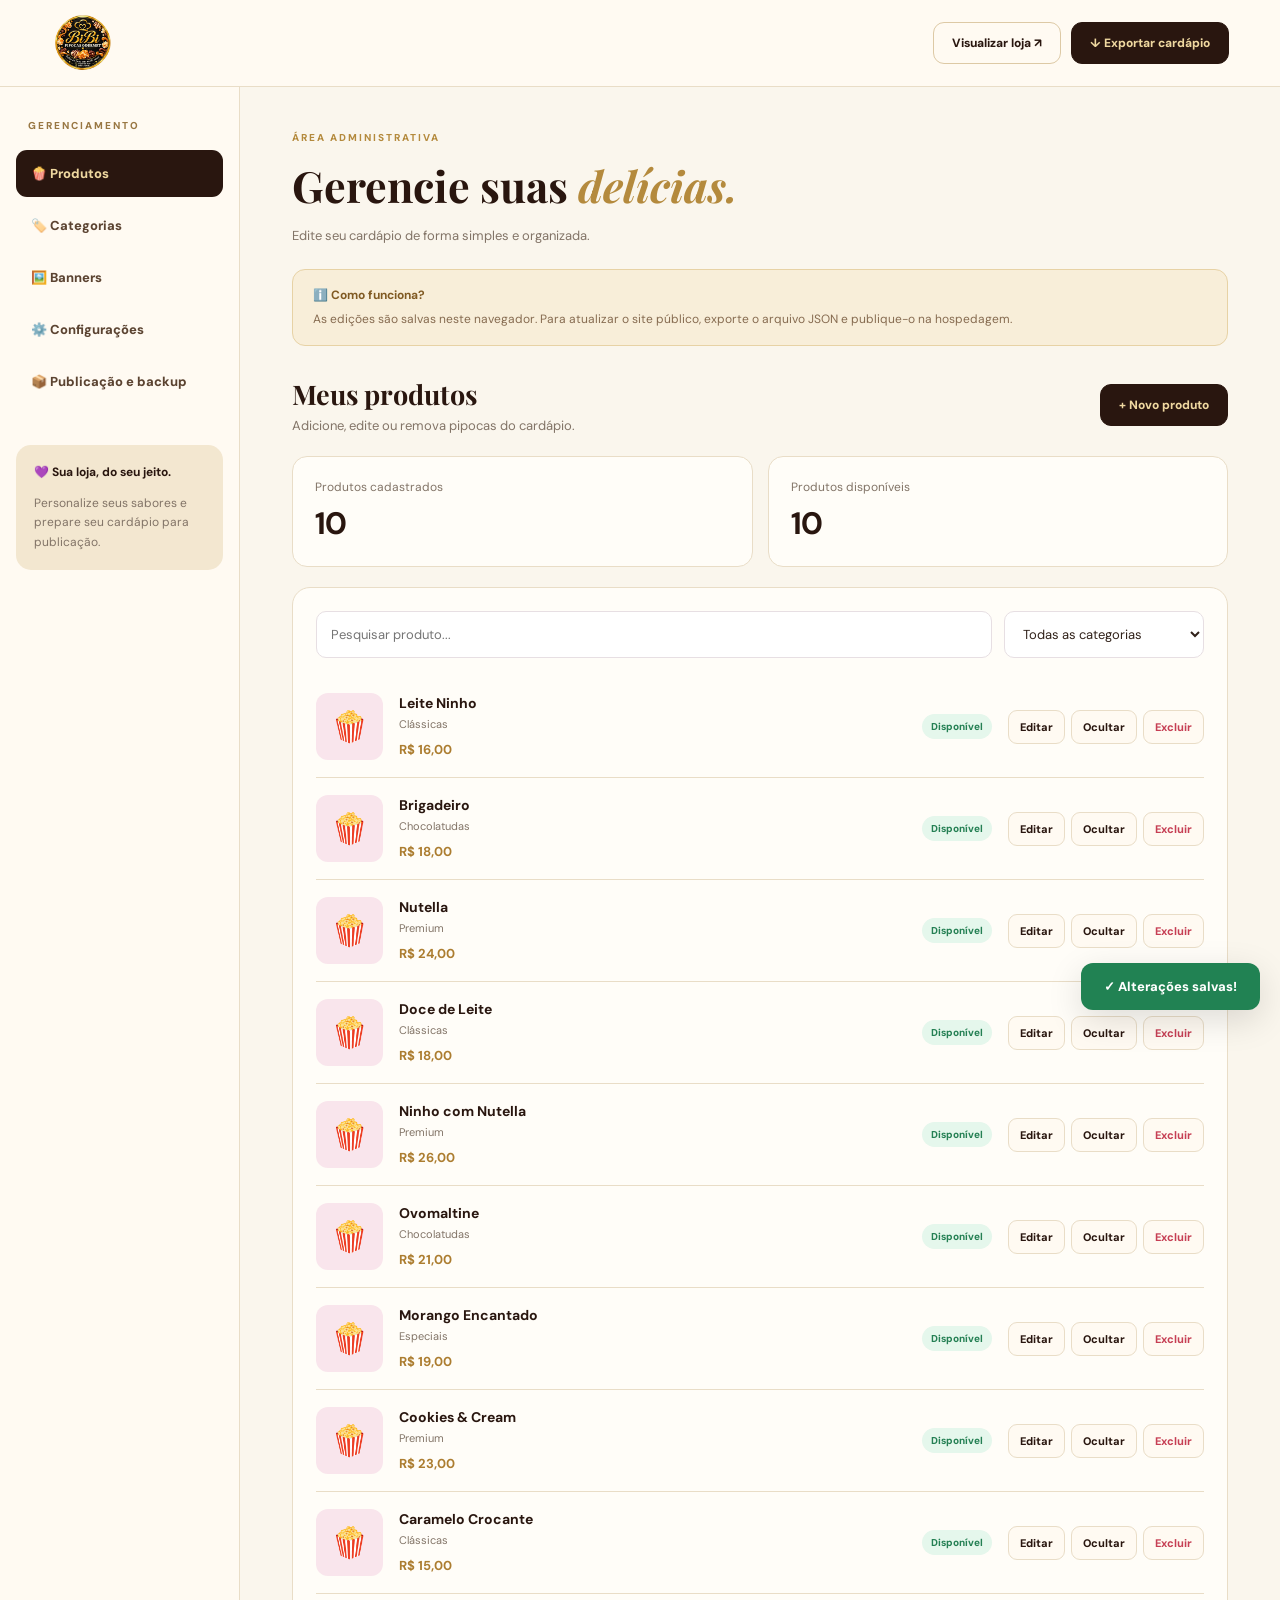
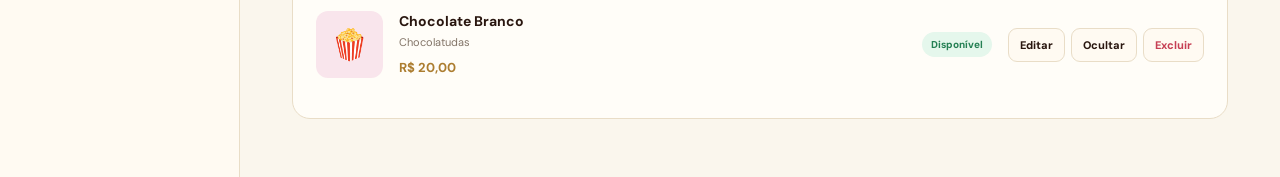
==== admin.html @ 11b08049 "Add files via upload" ====
<!DOCTYPE html>
<html lang="pt-BR">
<head>
  <meta charset="UTF-8">
<meta name="viewport" content="width=device-width, initial-scale=1.0">
  <meta name="theme-color" content="#32152f">
  <title>Painel Administrativo | Doce Estouro</title>
  <link rel="preconnect" href="https://fonts.googleapis.com">
  <link rel="preconnect" href="https://fonts.gstatic.com" crossorigin>
  <link href="https://fonts.googleapis.com/css2?family=DM+Sans:wght@400;500;600;700;800&family=Playfair+Display:wght@600;700&display=swap" rel="stylesheet">
  <link rel="stylesheet" href="admin.css">
  <script src="admin.js" defer></script>
  <link rel="icon" type="image/png" sizes="512x512" href="favicon.png">
<link rel="apple-touch-icon" href="favicon.png">
</head>
<body>

  <header class="admin-header">
    <div class="header-inner">
<div class="admin-brand">
  <img src="logo.png" id="adminHeaderLogo" class="admin-header-logo"
    alt="Bih Bih Pipocas Gourmet">

</div>
      <div class="header-actions">
        <button class="btn btn-outline" id="previewBtn">Visualizar loja ↗</button>
        <button class="btn btn-primary" id="exportBtn">↓ Exportar cardápio</button>
      </div>
    </div>
  </header>

  <main class="admin-layout">
    <aside class="sidebar">
      <p class="sidebar-label">GERENCIAMENTO</p>
      <button class="nav-btn active" data-page="products">🍿 Produtos</button>
      <button class="nav-btn" data-page="categories">🏷️ Categorias</button>
      <button class="nav-btn" data-page="banners">🖼️ Banners</button>
      <button class="nav-btn" data-page="settings">⚙️ Configurações</button>
      <button class="nav-btn" data-page="backup">📦 Publicação e backup</button>
      <div class="sidebar-note">
        <strong>💜 Sua loja, do seu jeito.</strong>
        <p>Personalize seus sabores e prepare seu cardápio para publicação.</p>
      </div>
    </aside>

    <div class="admin-content">

      <div class="welcome">
        <span class="eyebrow">ÁREA ADMINISTRATIVA</span>
        <h1>Gerencie suas <em>delícias.</em></h1>
        <p>Edite seu cardápio de forma simples e organizada.</p>
      </div>

      <div class="notice">
        <strong>ℹ️ Como funciona?</strong>
        <p>As edições são salvas neste navegador. Para atualizar o site público, exporte o arquivo JSON e publique-o na hospedagem.</p>
      </div>

      <section class="admin-page active" id="page-products">
        <div class="section-header">
          <div>
            <h2>Meus produtos</h2>
            <p>Adicione, edite ou remova pipocas do cardápio.</p>
          </div>
          <button class="btn btn-primary" id="newProductBtn">+ Novo produto</button>
        </div>

        <div class="summary-row">
          <div class="summary-card">
            <span>Produtos cadastrados</span>
            <strong id="totalProducts">0</strong>
          </div>
          <div class="summary-card">
            <span>Produtos disponíveis</span>
            <strong id="activeProducts">0</strong>
          </div>
        </div>

        <div class="panel">
          <div class="panel-toolbar">
            <input type="search" id="adminSearch" placeholder="Pesquisar produto...">
            <select id="adminCategoryFilter">
              <option value="">Todas as categorias</option>
            </select>
          </div>
          <div class="product-list" id="adminProductList"></div>
        </div>
      </section>

      <section class="admin-page" id="page-categories">
        <div class="section-header">
          <div>
            <h2>Categorias</h2>
            <p>Organize os sabores exibidos na loja.</p>
          </div>
        </div>
        <div class="panel">
          <form id="categoryForm" class="inline-form">
            <input id="categoryName" placeholder="Nome da nova categoria" required maxlength="60">
            <button class="btn btn-primary" type="submit">+ Adicionar</button>
          </form>
          <div id="categoryList" class="simple-list"></div>
        </div>
      </section>

      <section class="admin-page" id="page-banners">
        <div class="section-header">
          <div>
            <h2>Banners da loja</h2>
            <p>Gerencie os slides que passam a cada 5 segundos.</p>
          </div>
          <button class="btn btn-primary" id="newBannerBtn">+ Novo banner</button>
        </div>
        <div id="bannerList" class="banner-list"></div>
      </section>

      <section class="admin-page" id="page-settings">
        <div class="section-header">
          <div>
            <h2>Configurações</h2>
            <p>Personalize as informações principais da loja.</p>
          </div>
        </div>
        <form id="settingsForm" class="panel form-panel">

<div class="logo-settings">
  <h3>Logo da loja</h3>
  <p>Personalize a imagem exibida no cabeçalho e no rodapé.</p>

  <div class="logo-preview-box">
    <img id="adminLogoPreview" src="logo.png"
      alt="Prévia da logo">
  </div>

  <label>
    URL da logo (HTTPS)
    <input type="url" id="storeLogoUrl"
      placeholder="https://exemplo.com/logo.png">
  </label>

  <label>
    Ou envie uma imagem
    <input type="file" id="storeLogoFile"
      accept="image/png,image/jpeg,image/webp">
    <small>
      Prefira PNG com fundo transparente.
      Tamanho máximo: 400 KB.
    </small>
  </label>

  <button type="button" class="btn btn-outline"
    id="resetLogoBtn">
    Usar logo.png
  </button>
</div>

          <label>Nome da loja
            <input id="storeName" required maxlength="70" placeholder="Nome da loja">
          </label>
          <label>WhatsApp para receber pedidos
            <input id="storeWhatsapp" inputmode="numeric" placeholder="5514999999999">
            <small>Informe DDI + DDD + número. Exemplo: 5514999999999.</small>
          </label>
          <label>Descrição da loja
            <textarea id="storeDescription" rows="5" maxlength="500"></textarea>
          </label>
          <button class="btn btn-primary" type="submit">Salvar configurações</button>
        </form>
      </section>

      <section class="admin-page" id="page-backup">
        <div class="section-header">
          <div>
            <h2>Publicação e backup</h2>
            <p>Exporte ou importe os dados do cardápio.</p>
          </div>
        </div>

        <div class="panel backup-panel">
          <h3>📤 Exportar cardápio</h3>
          <p>Gere o arquivo <strong>cardapio.json</strong> com todos os produtos, banners, categorias e informações da loja.</p>
          <button class="btn btn-primary" id="backupExportBtn">Baixar cardapio.json</button>
        </div>

        <div class="panel backup-panel">
          <h3>📥 Importar cardápio</h3>
          <p>Selecione um arquivo JSON previamente exportado para recuperar suas informações.</p>
          <input type="file" id="importFile" accept=".json,application/json">
          <button class="btn btn-outline" id="importBtn">Importar arquivo</button>
        </div>

        <div class="panel backup-panel">
          <h3>🔄 Restaurar exemplos</h3>
          <p>Restaura os 10 produtos e banners iniciais. Essa ação substitui suas edições locais.</p>
          <button class="btn btn-danger" id="resetBtn">Restaurar cardápio inicial</button>
        </div>
      </section>

    </div>
  </main>

  <div class="modal-backdrop" id="productModal">
    <div class="modal">
      <div class="modal-header">
        <h2 id="productModalTitle">Novo produto</h2>
        <button class="modal-close" data-close="productModal">×</button>
      </div>
      <form id="productForm">
        <input type="hidden" id="productId">
        <div class="form-grid">
          <label class="full">Nome do produto
            <input id="productName" required maxlength="90" placeholder="Ex.: Ninho com Nutella">
          </label>
          <label>Preço (R$)
            <input id="productPrice" type="number" min="0.01" max="99999" step="0.01" required>
          </label>
          <label>Categoria
            <select id="productCategory" required></select>
          </label>
          <label class="full">Descrição
            <textarea id="productDescription" required maxlength="350" rows="3"></textarea>
          </label>
          <label class="full">Selo de destaque (opcional)
            <input id="productBadge" maxlength="35" placeholder="Ex.: Mais pedido">
          </label>
          <label class="full">URL da imagem (HTTPS)
            <input id="productImage" type="url" placeholder="https://...">
          </label>
          <label class="full">Ou selecione uma imagem do celular/computador
            <input id="productImageFile" type="file" accept="image/png,image/jpeg,image/webp">
            <small>Imagens são incorporadas ao JSON. Prefira arquivos pequenos, até 400 KB.</small>
          </label>
          <div class="full image-preview" id="productImagePreview">🍿</div>
          <label class="checkbox-label full">
            <input type="checkbox" id="productActive" checked>
            Produto disponível na loja
          </label>
        </div>
        <div class="modal-actions">
          <button type="button" class="btn btn-outline" data-close="productModal">Cancelar</button>
          <button type="submit" class="btn btn-primary">Salvar produto</button>
        </div>
      </form>
    </div>
  </div>

  <div class="modal-backdrop" id="bannerModal">
    <div class="modal">
      <div class="modal-header">
        <h2 id="bannerModalTitle">Novo banner</h2>
        <button class="modal-close" data-close="bannerModal">×</button>
      </div>
      <form id="bannerForm">
        <input type="hidden" id="bannerId">
        <div class="form-grid">
          <label class="full">Título principal
            <input id="bannerTitle" required maxlength="120">
          </label>
          <label class="full">Descrição
            <textarea id="bannerSubtitle" rows="3" maxlength="250"></textarea>
          </label>
          <label class="full">Texto de destaque
            <input id="bannerTag" maxlength="60" placeholder="Ex.: NOVIDADE">
          </label>
          <label>Cor do fundo
            <input id="bannerColor" type="color" value="#633253">
          </label>
          <label class="full">URL da imagem (HTTPS)
            <input id="bannerImage" type="url" placeholder="https://...">
          </label>
          <label class="full">Ou envie uma imagem
            <input id="bannerImageFile" type="file" accept="image/png,image/jpeg,image/webp">
            <small>Prefira imagens horizontais leves, até 400 KB.</small>
          </label>
          <div class="full image-preview" id="bannerImagePreview">🖼️</div>
        </div>
        <div class="modal-actions">
          <button type="button" class="btn btn-outline" data-close="bannerModal">Cancelar</button>
          <button type="submit" class="btn btn-primary">Salvar banner</button>
        </div>
      </form>
    </div>
  </div>

  <div class="admin-toast" id="adminToast" role="status" aria-live="polite">
    ✓ Alterações salvas!
  </div>

</body>
</html>
---- admin.css ----
:root {
  --purple: #32152f;
  --pink: #d66a91;
  --cream: #faf7f8;
  --text: #342632;
  --muted: #8b7c85;
  --border: #eee5e9;
}

* { box-sizing: border-box; }
body {
  margin: 0;
  background: var(--cream);
  color: var(--text);
  font-family: "DM Sans", sans-serif;
}
button, input, textarea, select { font: inherit; }
button { cursor: pointer; }
button:focus-visible, input:focus-visible, textarea:focus-visible, select:focus-visible {
  outline: 3px solid var(--pink);
  outline-offset: 2px;
}

.admin-header {
  position: sticky;
  top: 0;
  z-index: 30;
  background: white;
  border-bottom: 1px solid var(--border);
}
.header-inner {
  max-width: 1500px;
  margin: auto;
  padding: 15px 4%;
  display: flex;
  justify-content: space-between;
  align-items: center;
  gap: 15px;
}
.admin-brand { display: flex; align-items: center; gap: 12px; }
.brand-emoji { font-size: 31px; }
.admin-brand strong {
  display: block;
  font-family: "Playfair Display", serif;
  font-size: 21px;
  color: var(--purple);
}
.admin-brand small {
  display: block;
  font-size: 9px;
  letter-spacing: 2px;
  color: var(--muted);
  font-weight: 800;
}
.header-actions { display: flex; gap: 10px; }
.btn {
  display: inline-flex;
  justify-content: center;
  align-items: center;
  gap: 6px;
  border-radius: 11px;
  padding: 12px 18px;
  font-weight: 800;
  font-size: 12px;
  border: 1px solid transparent;
  transition: .2s;
}
.btn:hover { transform: translateY(-2px); }
.btn-primary { background: var(--purple); color: white; }
.btn-primary:hover { background: #653252; }
.btn-outline { background: white; border-color: var(--border); color: var(--purple); }
.btn-danger { background: #fff0f0; color: #c2364b; border-color: #f5d6dc; }

.admin-layout {
  max-width: 1500px;
  margin: auto;
  display: grid;
  grid-template-columns: 240px minmax(0, 1fr);
  min-height: calc(100vh - 80px);
}
.sidebar {
  padding: 32px 16px;
  border-right: 1px solid var(--border);
  background: white;
}
.sidebar-label {
  font-size: 10px;
  letter-spacing: 2px;
  color: var(--muted);
  font-weight: 800;
  margin: 0 12px 18px;
}
.nav-btn {
  display: block;
  width: 100%;
  padding: 15px;
  text-align: left;
  border: none;
  border-radius: 11px;
  background: transparent;
  color: #65545f;
  font-size: 13px;
  font-weight: 800;
  margin-bottom: 5px;
}
.nav-btn:hover { background: #faf0f5; }
.nav-btn.active { background: var(--purple); color: white; }
.sidebar-note {
  margin-top: 40px;
  padding: 18px;
  border-radius: 15px;
  background: #f9eaf0;
  font-size: 12px;
  line-height: 1.6;
}
.sidebar-note strong { color: var(--purple); }
.sidebar-note p { color: var(--muted); margin-bottom: 0; }

.admin-content {
  padding: 38px 5%;
  min-width: 0;
}
.welcome { margin-bottom: 25px; }
.eyebrow {
  font-size: 10px;
  letter-spacing: 2px;
  font-weight: 800;
  color: var(--pink);
}
.welcome h1 {
  font-family: "Playfair Display", serif;
  color: var(--purple);
  font-size: clamp(31px, 4vw, 43px);
  margin: 10px 0;
}
.welcome h1 em { color: var(--pink); }
.welcome p, .section-header p { color: var(--muted); font-size: 13px; }

.notice {
  background: #fff5e9;
  border: 1px solid #f2e2c9;
  padding: 16px 20px;
  border-radius: 13px;
  margin-bottom: 30px;
  font-size: 12px;
  line-height: 1.6;
}
.notice strong { color: #986022; }
.notice p { margin: 5px 0 0; color: #866b50; }

.admin-page { display: none; }
.admin-page.active { display: block; animation: appear .3s ease; }
@keyframes appear {
  from { opacity: 0; transform: translateY(8px); }
  to { opacity: 1; transform: translateY(0); }
}
.section-header {
  display: flex;
  align-items: center;
  justify-content: space-between;
  gap: 15px;
  margin-bottom: 22px;
}
.section-header h2 {
  font-family: "Playfair Display", serif;
  font-size: 27px;
  color: var(--purple);
  margin: 0 0 5px;
}
.section-header p { margin: 0; }

.summary-row {
  display: grid;
  grid-template-columns: repeat(2, 1fr);
  gap: 15px;
  margin-bottom: 20px;
}
.summary-card {
  background: white;
  border: 1px solid var(--border);
  border-radius: 15px;
  padding: 22px;
}
.summary-card span { display: block; font-size: 12px; color: var(--muted); }
.summary-card strong {
  display: block;
  margin-top: 8px;
  font-size: 31px;
  color: var(--purple);
}
.panel {
  background: white;
  border: 1px solid var(--border);
  border-radius: 18px;
  padding: 23px;
  margin-bottom: 20px;
}
.panel-toolbar { display: flex; gap: 12px; margin-bottom: 18px; }
input, select, textarea {
  width: 100%;
  border: 1px solid #e7dfe3;
  background: white;
  padding: 13px 14px;
  border-radius: 10px;
  outline: none;
  color: var(--text);
  font-size: 13px;
}
input:focus, select:focus, textarea:focus { border-color: var(--pink); }
.panel-toolbar input { flex: 1; }
.panel-toolbar select { width: 200px; }

.product-row {
  display: flex;
  align-items: center;
  gap: 16px;
  padding: 17px 0;
  border-bottom: 1px solid var(--border);
}
.product-row:last-child { border-bottom: 0; }
.product-thumb {
  width: 67px;
  height: 67px;
  flex-shrink: 0;
  border-radius: 12px;
  background: #f9e5ec;
  object-fit: cover;
}
.thumb-placeholder { display: grid; place-items: center; font-size: 30px; }
.product-details { flex: 1; min-width: 0; }
.product-details h3 {
  font-size: 14px;
  color: var(--purple);
  margin: 0 0 5px;
}
.product-details p { font-size: 11px; color: var(--muted); margin: 0 0 7px; }
.product-details strong { color: var(--pink); font-size: 13px; }
.status {
  font-size: 10px;
  font-weight: 800;
  padding: 6px 9px;
  border-radius: 20px;
  background: #e5f7ec;
  color: #258054;
}
.status.off { background: #f5e8eb; color: #a55a6a; }
.row-actions { display: flex; gap: 6px; flex-wrap: wrap; }
.small-btn {
  border: 1px solid var(--border);
  background: white;
  padding: 9px 11px;
  border-radius: 9px;
  color: var(--purple);
  font-size: 11px;
  font-weight: 800;
}
.small-btn:hover { background: #faf0f5; }
.small-btn.delete { color: #c63f54; }

.inline-form { display: flex; gap: 10px; margin-bottom: 20px; }
.simple-item {
  display: flex;
  justify-content: space-between;
  align-items: center;
  gap: 12px;
  border-top: 1px solid var(--border);
  padding: 15px 0;
  font-size: 13px;
  font-weight: 700;
}
.simple-item div { display: flex; gap: 6px; }
.banner-list { display: grid; gap: 15px; }
.banner-card {
  display: flex;
  align-items: center;
  gap: 20px;
  padding: 18px;
  background: white;
  border: 1px solid var(--border);
  border-radius: 17px;
}
.banner-preview {
  width: 210px;
  height: 115px;
  flex-shrink: 0;
  border-radius: 12px;
  background-size: cover;
  background-position: center;
  display: grid;
  place-items: center;
  color: white;
  font-size: 35px;
}
.banner-info { flex: 1; min-width: 0; }
.banner-info h3 { color: var(--purple); font-size: 16px; margin: 0 0 7px; }
.banner-info p { color: var(--muted); font-size: 12px; line-height: 1.6; }
.banner-info small { color: var(--pink); font-weight: 800; }

.form-panel { max-width: 700px; }
.form-panel label, .form-grid label {
  display: block;
  font-size: 12px;
  font-weight: 800;
  color: var(--purple);
  margin-bottom: 20px;
}
.form-panel label input, .form-panel label textarea,
.form-grid label input, .form-grid label select, .form-grid label textarea {
  display: block;
  margin-top: 8px;
  font-weight: 400;
}
label small {
  display: block;
  font-size: 10px;
  font-weight: 400;
  color: var(--muted);
  margin-top: 7px;
  line-height: 1.5;
}
.backup-panel { max-width: 750px; }
.backup-panel h3 { color: var(--purple); margin-top: 0; }
.backup-panel p { color: var(--muted); font-size: 13px; line-height: 1.7; }
.backup-panel input { margin-bottom: 15px; }

.modal-backdrop {
  position: fixed;
  inset: 0;
  background: #160d18bd;
  z-index: 100;
  display: none;
  align-items: center;
  justify-content: center;
  padding: 20px;
}
.modal-backdrop.open { display: flex; }
.modal {
  width: min(620px, 100%);
  max-height: 90vh;
  overflow-y: auto;
  background: white;
  border-radius: 20px;
  padding: 27px;
  box-shadow: 0 20px 80px #0003;
}
.modal-header {
  display: flex;
  justify-content: space-between;
  align-items: center;
  margin-bottom: 25px;
}
.modal-header h2 {
  font-family: "Playfair Display", serif;
  color: var(--purple);
  margin: 0;
}
.modal-close {
  border: 0;
  background: #f8edf1;
  color: var(--purple);
  width: 38px;
  height: 38px;
  border-radius: 10px;
  font-size: 26px;
}
.form-grid { display: grid; grid-template-columns: 1fr 1fr; gap: 0 15px; }
.form-grid .full { grid-column: 1 / -1; }
.checkbox-label { display: flex !important; align-items: center; gap: 10px; }
.checkbox-label input { width: auto !important; margin: 0 !important; }
.image-preview {
  min-height: 125px;
  border: 1px dashed #e1cbd5;
  border-radius: 12px;
  background: #fcf3f7;
  display: grid;
  place-items: center;
  background-size: cover;
  background-position: center;
  font-size: 40px;
  margin-bottom: 20px;
}
.modal-actions {
  display: flex;
  justify-content: flex-end;
  gap: 10px;
  border-top: 1px solid var(--border);
  padding-top: 20px;
}
.admin-toast {
  position: fixed;
  right: 20px;
  bottom: 20px;
  background: #218253;
  color: white;
  padding: 15px 23px;
  border-radius: 12px;
  font-size: 13px;
  font-weight: 800;
  box-shadow: 0 10px 35px #0002;
  transform: translateY(130px);
  transition: .3s;
  z-index: 150;
}
.admin-toast.show { transform: translateY(0); }

@media (max-width: 900px) {
  .admin-layout { grid-template-columns: 1fr; }
  .sidebar {
    display: flex;
    overflow-x: auto;
    gap: 8px;
    padding: 12px 4%;
    border-right: 0;
    border-bottom: 1px solid var(--border);
  }
  .sidebar-label, .sidebar-note { display: none; }
  .nav-btn { flex-shrink: 0; width: auto; margin: 0; white-space: nowrap; }
  .admin-content { padding: 25px 4%; }
}

@media (max-width: 600px) {
  .header-inner { padding: 12px 4%; }
  .admin-brand strong { font-size: 16px; }
  .admin-brand small { font-size: 8px; }
  .brand-emoji { font-size: 25px; }
  .header-actions { gap: 5px; }
  .header-actions .btn { padding: 10px; font-size: 10px; }
  .section-header { align-items: flex-start; flex-direction: column; }
  .section-header .btn { width: 100%; }
  .summary-row { gap: 10px; }
  .summary-card { padding: 16px; }
  .panel { padding: 15px; }
  .panel-toolbar { flex-direction: column; }
  .panel-toolbar select { width: 100%; }
  .product-row { flex-wrap: wrap; gap: 10px; }
  .product-details { flex-basis: calc(100% - 85px); }
  .row-actions { width: 100%; justify-content: flex-end; }
  .status { margin-left: auto; }
  .inline-form { flex-direction: column; }
  .banner-card { flex-direction: column; align-items: stretch; }
  .banner-preview { width: 100%; height: 140px; }
  .form-grid { grid-template-columns: 1fr; }
  .modal { padding: 18px; }
  .modal-actions .btn { flex: 1; }
}

@media (prefers-reduced-motion: reduce) {
  *, *::before, *::after { animation: none !important; transition: none !important; }
}


/* =====================================
   BIH BIH — ADMIN MARROM E DOURADO
===================================== */

:root {
  --purple: #29160f;
  --pink: #d92b76;
  --cream: #faf6ed;
  --text: #302119;
  --muted: #827467;
  --border: #e9ddc7;
  --gold: #c49a48;
  --gold-light: #efd8a0;
}

body {
  background: var(--cream);
}

.admin-header {
  background: #fffaf2;
  border-bottom: 1px solid var(--border);
}

.admin-header-logo {
  width: 64px;
  height: 56px;
  object-fit: contain;
  flex-shrink: 0;
}

.admin-brand strong {
  color: var(--purple);
}

.admin-brand small {
  color: #9b763c;
}

.sidebar {
  background: #fffaf2;
  border-right-color: var(--border);
}

.sidebar-label {
  color: #997743;
}

.nav-btn {
  color: #5b4331;
}

.nav-btn:hover {
  background: #f4e8d2;
}

.nav-btn.active {
  background: var(--purple);
  color: var(--gold-light);
}

.sidebar-note {
  background: #f3e7d0;
}

.sidebar-note strong {
  color: var(--purple);
}

.welcome h1,
.section-header h2 {
  color: var(--purple);
}

.welcome h1 em {
  color: #b48a3d;
}

.eyebrow {
  color: #b48a3d;
}

.notice {
  background: #f8eed9;
  border-color: #e7d2a5;
}

.notice strong {
  color: #805a23;
}

.panel,
.summary-card,
.banner-card {
  background: #fffdf8;
  border-color: var(--border);
}

.summary-card strong,
.product-details h3,
.banner-info h3 {
  color: var(--purple);
}

.product-details strong,
.banner-info small {
  color: #ac7d30;
}

.btn-primary {
  background: var(--purple);
  color: var(--gold-light);
  border-color: var(--purple);
}

.btn-primary:hover {
  background: var(--gold);
  color: var(--purple);
}

.btn-outline {
  background: #fffaf2;
  border-color: #ddc9a5;
  color: var(--purple);
}

.btn-outline:hover {
  background: #f4e8d2;
}

.small-btn {
  color: var(--purple);
  background: #fffaf2;
  border-color: var(--border);
}

.small-btn:hover {
  background: #f4e8d2;
}

input:focus,
select:focus,
textarea:focus {
  border-color: var(--gold);
}

.modal {
  background: #fffdf8;
}

.modal-header h2 {
  color: var(--purple);
}

.image-preview {
  background-color: #f2e4c9;
  border-color: #d9bd86;
}

/* GERENCIAMENTO DA LOGO */
.logo-settings {
  padding: 22px;
  margin-bottom: 25px;
  border: 1px solid #e3cfaa;
  background: #fff8e9;
  border-radius: 16px;
}

.logo-settings h3 {
  margin: 0 0 7px;
  color: var(--purple);
  font-family: "Playfair Display", serif;
  font-size: 23px;
}

.logo-settings > p {
  font-size: 12px;
  color: var(--muted);
  line-height: 1.6;
}

.logo-preview-box {
  display: flex;
  align-items: center;
  justify-content: center;
  min-height: 160px;
  padding: 20px;
  margin: 18px 0;
  border-radius: 13px;
  background: #2d1a11;
  border: 1px solid #8b6b36;
}

.logo-preview-box img {
  max-width: 230px;
  max-height: 135px;
  width: auto;
  height: auto;
  object-fit: contain;
}

.logo-settings label {
  display: block;
  margin-bottom: 17px;
  color: var(--purple);
  font-size: 12px;
  font-weight: 800;
}

.logo-settings input {
  display: block;
  margin-top: 8px;
}

.logo-settings small {
  color: var(--muted);
  font-weight: 400;
}

@media (max-width: 600px) {
  .admin-header-logo {
    width: 44px;
    height: 44px;
  }

  .admin-brand strong {
    font-size: 15px;
  }

  .logo-settings {
    padding: 15px;
  }

  .logo-preview-box {
    min-height: 130px;
  }
}

/* Esconde os campos de texto dos banners */
#bannerTitle,
#bannerSubtitle,
#bannerTag,
#bannerColor {
  display: none;
}

#bannerForm label:has(#bannerTitle),
#bannerForm label:has(#bannerSubtitle),
#bannerForm label:has(#bannerTag),
#bannerForm label:has(#bannerColor) {
  display: none;
}


/* ADMIN — CABEÇALHO RESPONSIVO */

@media (max-width: 600px) {

  .admin-header .header-inner {
    display: flex;
    flex-direction: column;
    align-items: stretch;
    gap: 12px;
    padding: 14px 4%;
    height: auto;
  }

  .admin-brand {
    display: flex;
    align-items: center;
    justify-content: center;
    width: 100%;
    min-width: 0;
  }

  .admin-brand > div {
    min-width: 0;
  }

  .header-actions {
    display: grid;
    grid-template-columns: repeat(2, minmax(0, 1fr));
    width: 100%;
    gap: 8px;
  }

  .header-actions .btn {
    width: 100%;
    min-width: 0;
    padding: 12px 6px;
    font-size: 10px;
    text-align: center;
    white-space: normal;
    overflow-wrap: anywhere;
  }

  .admin-layout {
    display: block;
    width: 100%;
    min-width: 0;
  }

  .admin-content {
    width: 100%;
    min-width: 0;
    padding: 20px 4%;
  }

  .panel,
  .admin-page,
  .section-header,
  .notice,
  .welcome {
    width: 100%;
    min-width: 0;
    max-width: 100%;
  }

  .sidebar {
    width: 100%;
    min-width: 0;
    overflow-x: auto;
  }

  .summary-row {
    grid-template-columns: repeat(2, minmax(0, 1fr));
  }

  .product-row {
    min-width: 0;
  }

  .product-details {
    min-width: 0;
  }
}
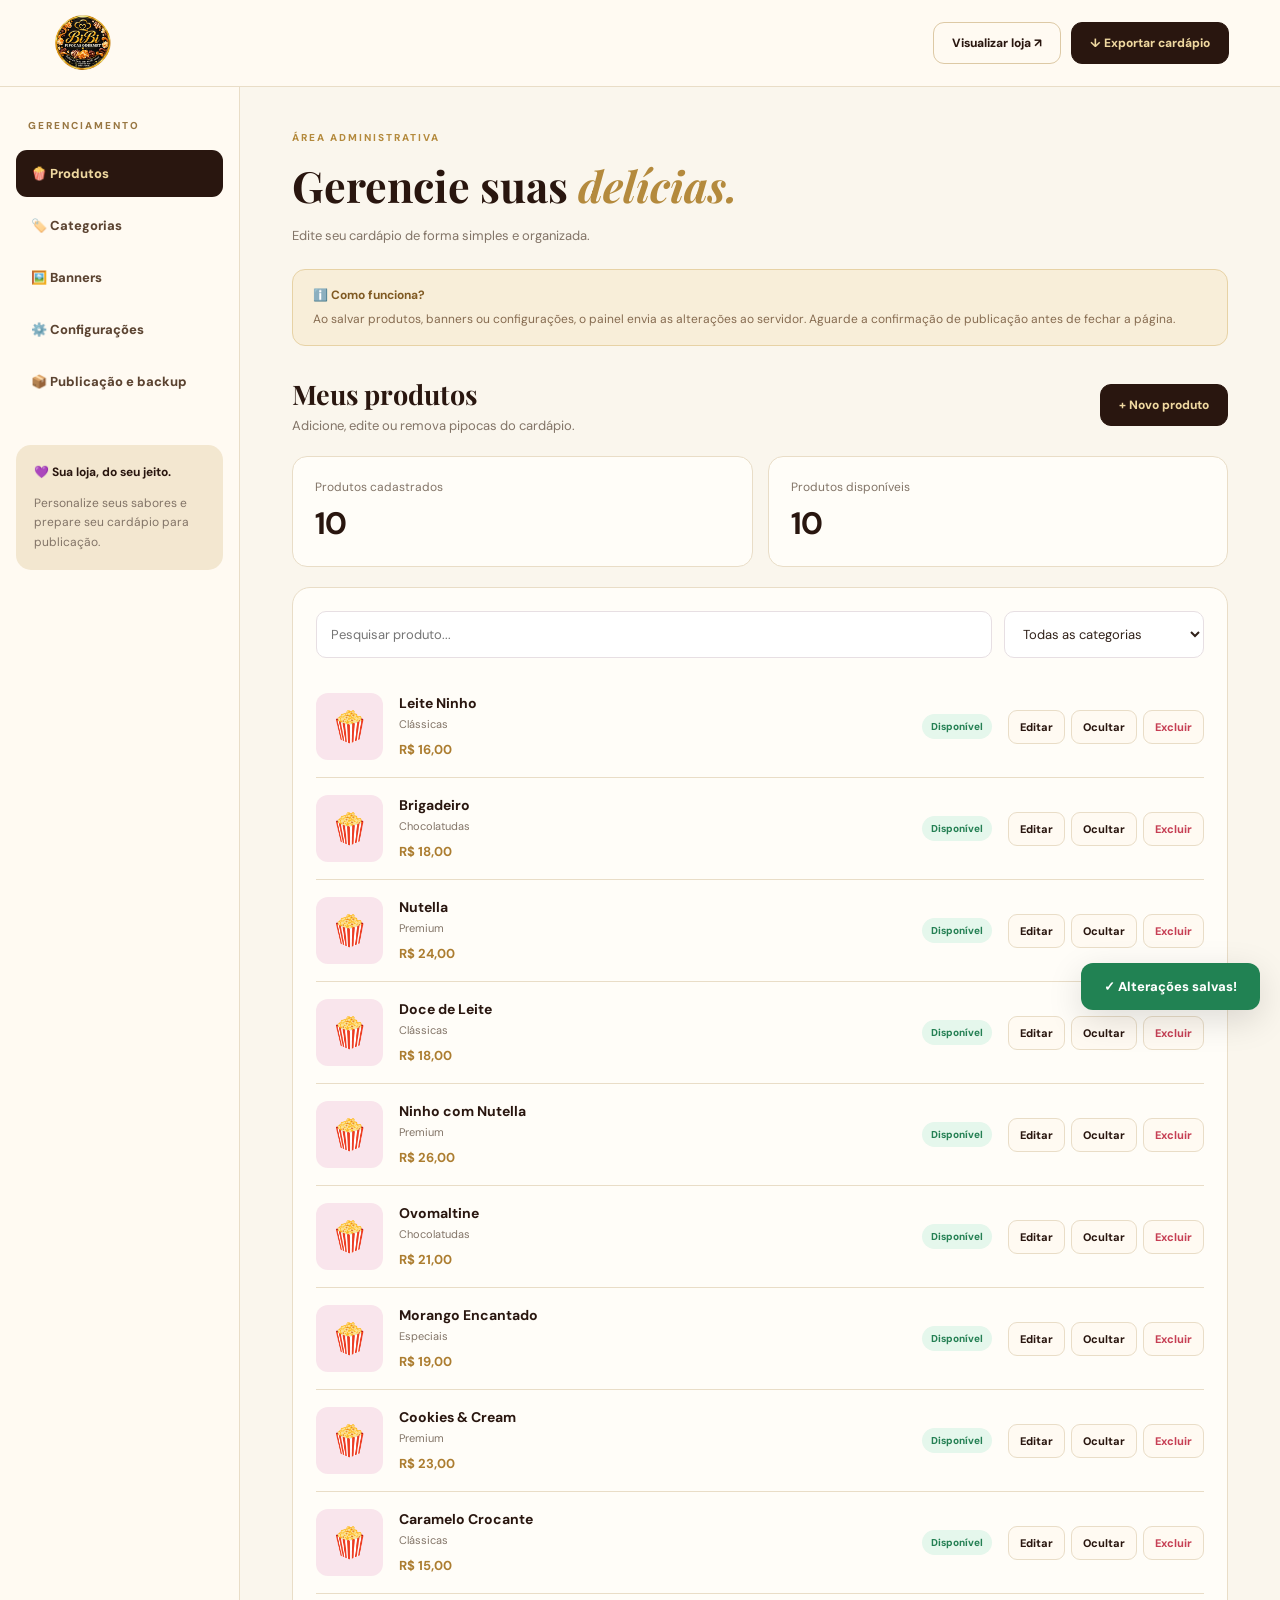
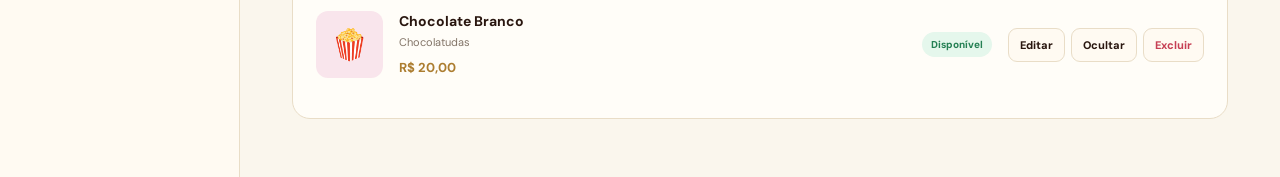
==== commit de468e4b: "Add files via upload" ====
--- a/admin.html
+++ b/admin.html
@@ -1,291 +1,291 @@
-
-<!DOCTYPE html>
-<html lang="pt-BR">
-<head>
-  <meta charset="UTF-8">
-<meta name="viewport" content="width=device-width, initial-scale=1.0">
-  <meta name="theme-color" content="#32152f">
-  <title>Painel Administrativo | Doce Estouro</title>
-  <link rel="preconnect" href="https://fonts.googleapis.com">
-  <link rel="preconnect" href="https://fonts.gstatic.com" crossorigin>
-  <link href="https://fonts.googleapis.com/css2?family=DM+Sans:wght@400;500;600;700;800&family=Playfair+Display:wght@600;700&display=swap" rel="stylesheet">
-  <link rel="stylesheet" href="admin.css">
-  <script src="admin.js" defer></script>
-  <link rel="icon" type="image/png" sizes="512x512" href="favicon.png">
-<link rel="apple-touch-icon" href="favicon.png">
-</head>
-<body>
-
-  <header class="admin-header">
-    <div class="header-inner">
-<div class="admin-brand">
-  <img src="logo.png" id="adminHeaderLogo" class="admin-header-logo"
-    alt="Bih Bih Pipocas Gourmet">
-
-</div>
-      <div class="header-actions">
-        <button class="btn btn-outline" id="previewBtn">Visualizar loja ↗</button>
-        <button class="btn btn-primary" id="exportBtn">↓ Exportar cardápio</button>
-      </div>
-    </div>
-  </header>
-
-  <main class="admin-layout">
-    <aside class="sidebar">
-      <p class="sidebar-label">GERENCIAMENTO</p>
-      <button class="nav-btn active" data-page="products">🍿 Produtos</button>
-      <button class="nav-btn" data-page="categories">🏷️ Categorias</button>
-      <button class="nav-btn" data-page="banners">🖼️ Banners</button>
-      <button class="nav-btn" data-page="settings">⚙️ Configurações</button>
-      <button class="nav-btn" data-page="backup">📦 Publicação e backup</button>
-      <div class="sidebar-note">
-        <strong>💜 Sua loja, do seu jeito.</strong>
-        <p>Personalize seus sabores e prepare seu cardápio para publicação.</p>
-      </div>
-    </aside>
-
-    <div class="admin-content">
-
-      <div class="welcome">
-        <span class="eyebrow">ÁREA ADMINISTRATIVA</span>
-        <h1>Gerencie suas <em>delícias.</em></h1>
-        <p>Edite seu cardápio de forma simples e organizada.</p>
-      </div>
-
-      <div class="notice">
-        <strong>ℹ️ Como funciona?</strong>
-        <p>As edições são salvas neste navegador. Para atualizar o site público, exporte o arquivo JSON e publique-o na hospedagem.</p>
-      </div>
-
-      <section class="admin-page active" id="page-products">
-        <div class="section-header">
-          <div>
-            <h2>Meus produtos</h2>
-            <p>Adicione, edite ou remova pipocas do cardápio.</p>
-          </div>
-          <button class="btn btn-primary" id="newProductBtn">+ Novo produto</button>
-        </div>
-
-        <div class="summary-row">
-          <div class="summary-card">
-            <span>Produtos cadastrados</span>
-            <strong id="totalProducts">0</strong>
-          </div>
-          <div class="summary-card">
-            <span>Produtos disponíveis</span>
-            <strong id="activeProducts">0</strong>
-          </div>
-        </div>
-
-        <div class="panel">
-          <div class="panel-toolbar">
-            <input type="search" id="adminSearch" placeholder="Pesquisar produto...">
-            <select id="adminCategoryFilter">
-              <option value="">Todas as categorias</option>
-            </select>
-          </div>
-          <div class="product-list" id="adminProductList"></div>
-        </div>
-      </section>
-
-      <section class="admin-page" id="page-categories">
-        <div class="section-header">
-          <div>
-            <h2>Categorias</h2>
-            <p>Organize os sabores exibidos na loja.</p>
-          </div>
-        </div>
-        <div class="panel">
-          <form id="categoryForm" class="inline-form">
-            <input id="categoryName" placeholder="Nome da nova categoria" required maxlength="60">
-            <button class="btn btn-primary" type="submit">+ Adicionar</button>
-          </form>
-          <div id="categoryList" class="simple-list"></div>
-        </div>
-      </section>
-
-      <section class="admin-page" id="page-banners">
-        <div class="section-header">
-          <div>
-            <h2>Banners da loja</h2>
-            <p>Gerencie os slides que passam a cada 5 segundos.</p>
-          </div>
-          <button class="btn btn-primary" id="newBannerBtn">+ Novo banner</button>
-        </div>
-        <div id="bannerList" class="banner-list"></div>
-      </section>
-
-      <section class="admin-page" id="page-settings">
-        <div class="section-header">
-          <div>
-            <h2>Configurações</h2>
-            <p>Personalize as informações principais da loja.</p>
-          </div>
-        </div>
-        <form id="settingsForm" class="panel form-panel">
-
-<div class="logo-settings">
-  <h3>Logo da loja</h3>
-  <p>Personalize a imagem exibida no cabeçalho e no rodapé.</p>
-
-  <div class="logo-preview-box">
-    <img id="adminLogoPreview" src="logo.png"
-      alt="Prévia da logo">
-  </div>
-
-  <label>
-    URL da logo (HTTPS)
-    <input type="url" id="storeLogoUrl"
-      placeholder="https://exemplo.com/logo.png">
-  </label>
-
-  <label>
-    Ou envie uma imagem
-    <input type="file" id="storeLogoFile"
-      accept="image/png,image/jpeg,image/webp">
-    <small>
-      Prefira PNG com fundo transparente.
-      Tamanho máximo: 400 KB.
-    </small>
-  </label>
-
-  <button type="button" class="btn btn-outline"
-    id="resetLogoBtn">
-    Usar logo.png
-  </button>
-</div>
-
-          <label>Nome da loja
-            <input id="storeName" required maxlength="70" placeholder="Nome da loja">
-          </label>
-          <label>WhatsApp para receber pedidos
-            <input id="storeWhatsapp" inputmode="numeric" placeholder="5514999999999">
-            <small>Informe DDI + DDD + número. Exemplo: 5514999999999.</small>
-          </label>
-          <label>Descrição da loja
-            <textarea id="storeDescription" rows="5" maxlength="500"></textarea>
-          </label>
-          <button class="btn btn-primary" type="submit">Salvar configurações</button>
-        </form>
-      </section>
-
-      <section class="admin-page" id="page-backup">
-        <div class="section-header">
-          <div>
-            <h2>Publicação e backup</h2>
-            <p>Exporte ou importe os dados do cardápio.</p>
-          </div>
-        </div>
-
-        <div class="panel backup-panel">
-          <h3>📤 Exportar cardápio</h3>
-          <p>Gere o arquivo <strong>cardapio.json</strong> com todos os produtos, banners, categorias e informações da loja.</p>
-          <button class="btn btn-primary" id="backupExportBtn">Baixar cardapio.json</button>
-        </div>
-
-        <div class="panel backup-panel">
-          <h3>📥 Importar cardápio</h3>
-          <p>Selecione um arquivo JSON previamente exportado para recuperar suas informações.</p>
-          <input type="file" id="importFile" accept=".json,application/json">
-          <button class="btn btn-outline" id="importBtn">Importar arquivo</button>
-        </div>
-
-        <div class="panel backup-panel">
-          <h3>🔄 Restaurar exemplos</h3>
-          <p>Restaura os 10 produtos e banners iniciais. Essa ação substitui suas edições locais.</p>
-          <button class="btn btn-danger" id="resetBtn">Restaurar cardápio inicial</button>
-        </div>
-      </section>
-
-    </div>
-  </main>
-
-  <div class="modal-backdrop" id="productModal">
-    <div class="modal">
-      <div class="modal-header">
-        <h2 id="productModalTitle">Novo produto</h2>
-        <button class="modal-close" data-close="productModal">×</button>
-      </div>
-      <form id="productForm">
-        <input type="hidden" id="productId">
-        <div class="form-grid">
-          <label class="full">Nome do produto
-            <input id="productName" required maxlength="90" placeholder="Ex.: Ninho com Nutella">
-          </label>
-          <label>Preço (R$)
-            <input id="productPrice" type="number" min="0.01" max="99999" step="0.01" required>
-          </label>
-          <label>Categoria
-            <select id="productCategory" required></select>
-          </label>
-          <label class="full">Descrição
-            <textarea id="productDescription" required maxlength="350" rows="3"></textarea>
-          </label>
-          <label class="full">Selo de destaque (opcional)
-            <input id="productBadge" maxlength="35" placeholder="Ex.: Mais pedido">
-          </label>
-          <label class="full">URL da imagem (HTTPS)
-            <input id="productImage" type="url" placeholder="https://...">
-          </label>
-          <label class="full">Ou selecione uma imagem do celular/computador
-            <input id="productImageFile" type="file" accept="image/png,image/jpeg,image/webp">
-            <small>Imagens são incorporadas ao JSON. Prefira arquivos pequenos, até 400 KB.</small>
-          </label>
-          <div class="full image-preview" id="productImagePreview">🍿</div>
-          <label class="checkbox-label full">
-            <input type="checkbox" id="productActive" checked>
-            Produto disponível na loja
-          </label>
-        </div>
-        <div class="modal-actions">
-          <button type="button" class="btn btn-outline" data-close="productModal">Cancelar</button>
-          <button type="submit" class="btn btn-primary">Salvar produto</button>
-        </div>
-      </form>
-    </div>
-  </div>
-
-  <div class="modal-backdrop" id="bannerModal">
-    <div class="modal">
-      <div class="modal-header">
-        <h2 id="bannerModalTitle">Novo banner</h2>
-        <button class="modal-close" data-close="bannerModal">×</button>
-      </div>
-      <form id="bannerForm">
-        <input type="hidden" id="bannerId">
-        <div class="form-grid">
-          <label class="full">Título principal
-            <input id="bannerTitle" required maxlength="120">
-          </label>
-          <label class="full">Descrição
-            <textarea id="bannerSubtitle" rows="3" maxlength="250"></textarea>
-          </label>
-          <label class="full">Texto de destaque
-            <input id="bannerTag" maxlength="60" placeholder="Ex.: NOVIDADE">
-          </label>
-          <label>Cor do fundo
-            <input id="bannerColor" type="color" value="#633253">
-          </label>
-          <label class="full">URL da imagem (HTTPS)
-            <input id="bannerImage" type="url" placeholder="https://...">
-          </label>
-          <label class="full">Ou envie uma imagem
-            <input id="bannerImageFile" type="file" accept="image/png,image/jpeg,image/webp">
-            <small>Prefira imagens horizontais leves, até 400 KB.</small>
-          </label>
-          <div class="full image-preview" id="bannerImagePreview">🖼️</div>
-        </div>
-        <div class="modal-actions">
-          <button type="button" class="btn btn-outline" data-close="bannerModal">Cancelar</button>
-          <button type="submit" class="btn btn-primary">Salvar banner</button>
-        </div>
-      </form>
-    </div>
-  </div>
-
-  <div class="admin-toast" id="adminToast" role="status" aria-live="polite">
-    ✓ Alterações salvas!
-  </div>
-
-</body>
-</html>
+
+<!DOCTYPE html>
+<html lang="pt-BR">
+<head>
+  <meta charset="UTF-8">
+<meta name="viewport" content="width=device-width, initial-scale=1.0">
+  <meta name="theme-color" content="#32152f">
+  <title>Painel Administrativo | Doce Estouro</title>
+  <link rel="preconnect" href="https://fonts.googleapis.com">
+  <link rel="preconnect" href="https://fonts.gstatic.com" crossorigin>
+  <link href="https://fonts.googleapis.com/css2?family=DM+Sans:wght@400;500;600;700;800&family=Playfair+Display:wght@600;700&display=swap" rel="stylesheet">
+  <link rel="stylesheet" href="admin.css">
+  <script src="admin.js" defer></script>
+  <link rel="icon" type="image/png" sizes="512x512" href="favicon.png">
+<link rel="apple-touch-icon" href="favicon.png">
+</head>
+<body>
+
+  <header class="admin-header">
+    <div class="header-inner">
+<div class="admin-brand">
+  <img src="logo.png" id="adminHeaderLogo" class="admin-header-logo"
+    alt="Bih Bih Pipocas Gourmet">
+
+</div>
+      <div class="header-actions">
+        <button class="btn btn-outline" id="previewBtn">Visualizar loja ↗</button>
+        <button class="btn btn-primary" id="exportBtn">↓ Exportar cardápio</button>
+      </div>
+    </div>
+  </header>
+
+  <main class="admin-layout">
+    <aside class="sidebar">
+      <p class="sidebar-label">GERENCIAMENTO</p>
+      <button class="nav-btn active" data-page="products">🍿 Produtos</button>
+      <button class="nav-btn" data-page="categories">🏷️ Categorias</button>
+      <button class="nav-btn" data-page="banners">🖼️ Banners</button>
+      <button class="nav-btn" data-page="settings">⚙️ Configurações</button>
+      <button class="nav-btn" data-page="backup">📦 Publicação e backup</button>
+      <div class="sidebar-note">
+        <strong>💜 Sua loja, do seu jeito.</strong>
+        <p>Personalize seus sabores e prepare seu cardápio para publicação.</p>
+      </div>
+    </aside>
+
+    <div class="admin-content">
+
+      <div class="welcome">
+        <span class="eyebrow">ÁREA ADMINISTRATIVA</span>
+        <h1>Gerencie suas <em>delícias.</em></h1>
+        <p>Edite seu cardápio de forma simples e organizada.</p>
+      </div>
+
+      <div class="notice">
+        <strong>ℹ️ Como funciona?</strong>
+        <p>Ao salvar produtos, banners ou configurações, o painel envia as alterações ao servidor. Aguarde a confirmação de publicação antes de fechar a página.</p>
+      </div>
+
+      <section class="admin-page active" id="page-products">
+        <div class="section-header">
+          <div>
+            <h2>Meus produtos</h2>
+            <p>Adicione, edite ou remova pipocas do cardápio.</p>
+          </div>
+          <button class="btn btn-primary" id="newProductBtn">+ Novo produto</button>
+        </div>
+
+        <div class="summary-row">
+          <div class="summary-card">
+            <span>Produtos cadastrados</span>
+            <strong id="totalProducts">0</strong>
+          </div>
+          <div class="summary-card">
+            <span>Produtos disponíveis</span>
+            <strong id="activeProducts">0</strong>
+          </div>
+        </div>
+
+        <div class="panel">
+          <div class="panel-toolbar">
+            <input type="search" id="adminSearch" placeholder="Pesquisar produto...">
+            <select id="adminCategoryFilter">
+              <option value="">Todas as categorias</option>
+            </select>
+          </div>
+          <div class="product-list" id="adminProductList"></div>
+        </div>
+      </section>
+
+      <section class="admin-page" id="page-categories">
+        <div class="section-header">
+          <div>
+            <h2>Categorias</h2>
+            <p>Organize os sabores exibidos na loja.</p>
+          </div>
+        </div>
+        <div class="panel">
+          <form id="categoryForm" class="inline-form">
+            <input id="categoryName" placeholder="Nome da nova categoria" required maxlength="60">
+            <button class="btn btn-primary" type="submit">+ Adicionar</button>
+          </form>
+          <div id="categoryList" class="simple-list"></div>
+        </div>
+      </section>
+
+      <section class="admin-page" id="page-banners">
+        <div class="section-header">
+          <div>
+            <h2>Banners da loja</h2>
+            <p>Gerencie os slides que passam a cada 5 segundos.</p>
+          </div>
+          <button class="btn btn-primary" id="newBannerBtn">+ Novo banner</button>
+        </div>
+        <div id="bannerList" class="banner-list"></div>
+      </section>
+
+      <section class="admin-page" id="page-settings">
+        <div class="section-header">
+          <div>
+            <h2>Configurações</h2>
+            <p>Personalize as informações principais da loja.</p>
+          </div>
+        </div>
+        <form id="settingsForm" class="panel form-panel">
+
+<div class="logo-settings">
+  <h3>Logo da loja</h3>
+  <p>Personalize a imagem exibida no cabeçalho e no rodapé.</p>
+
+  <div class="logo-preview-box">
+    <img id="adminLogoPreview" src="logo.png"
+      alt="Prévia da logo">
+  </div>
+
+  <label>
+    URL da logo (HTTPS)
+    <input type="url" id="storeLogoUrl"
+      placeholder="https://exemplo.com/logo.png">
+  </label>
+
+  <label>
+    Ou envie uma imagem
+    <input type="file" id="storeLogoFile"
+      accept="image/png,image/jpeg,image/webp">
+    <small>
+      Prefira PNG com fundo transparente.
+      Tamanho máximo: 400 KB.
+    </small>
+  </label>
+
+  <button type="button" class="btn btn-outline"
+    id="resetLogoBtn">
+    Usar logo.png
+  </button>
+</div>
+
+          <label>Nome da loja
+            <input id="storeName" required maxlength="70" placeholder="Nome da loja">
+          </label>
+          <label>WhatsApp para receber pedidos
+            <input id="storeWhatsapp" inputmode="numeric" placeholder="5514999999999">
+            <small>Informe DDI + DDD + número. Exemplo: 5514999999999.</small>
+          </label>
+          <label>Descrição da loja
+            <textarea id="storeDescription" rows="5" maxlength="500"></textarea>
+          </label>
+          <button class="btn btn-primary" type="submit">Salvar configurações</button>
+        </form>
+      </section>
+
+      <section class="admin-page" id="page-backup">
+        <div class="section-header">
+          <div>
+            <h2>Publicação e backup</h2>
+            <p>Publique alterações automaticamente e mantenha backups em JSON.</p>
+          </div>
+        </div>
+
+        <div class="panel backup-panel">
+          <h3>📤 Exportar cardápio</h3>
+          <p>Gere o arquivo <strong>cardapio.json</strong> com todos os produtos, banners, categorias e informações da loja.</p>
+          <button class="btn btn-primary" id="backupExportBtn">Baixar cardapio.json</button>
+        </div>
+
+        <div class="panel backup-panel">
+          <h3>📥 Importar cardápio</h3>
+          <p>Selecione um arquivo JSON previamente exportado para recuperar suas informações.</p>
+          <input type="file" id="importFile" accept=".json,application/json">
+          <button class="btn btn-outline" id="importBtn">Importar arquivo</button>
+        </div>
+
+        <div class="panel backup-panel">
+          <h3>🔄 Restaurar exemplos</h3>
+          <p>Restaura os 10 produtos e banners iniciais. Essa ação substitui o cardápio online após confirmação.</p>
+          <button class="btn btn-danger" id="resetBtn">Restaurar cardápio inicial</button>
+        </div>
+      </section>
+
+    </div>
+  </main>
+
+  <div class="modal-backdrop" id="productModal">
+    <div class="modal">
+      <div class="modal-header">
+        <h2 id="productModalTitle">Novo produto</h2>
+        <button class="modal-close" data-close="productModal">×</button>
+      </div>
+      <form id="productForm">
+        <input type="hidden" id="productId">
+        <div class="form-grid">
+          <label class="full">Nome do produto
+            <input id="productName" required maxlength="90" placeholder="Ex.: Ninho com Nutella">
+          </label>
+          <label>Preço (R$)
+            <input id="productPrice" type="number" min="0.01" max="99999" step="0.01" required>
+          </label>
+          <label>Categoria
+            <select id="productCategory" required></select>
+          </label>
+          <label class="full">Descrição
+            <textarea id="productDescription" required maxlength="350" rows="3"></textarea>
+          </label>
+          <label class="full">Selo de destaque (opcional)
+            <input id="productBadge" maxlength="35" placeholder="Ex.: Mais pedido">
+          </label>
+          <label class="full">URL da imagem (HTTPS)
+            <input id="productImage" type="url" placeholder="https://...">
+          </label>
+          <label class="full">Ou selecione uma imagem do celular/computador
+            <input id="productImageFile" type="file" accept="image/png,image/jpeg,image/webp">
+            <small>Imagens são incorporadas ao JSON. Prefira arquivos pequenos, até 400 KB.</small>
+          </label>
+          <div class="full image-preview" id="productImagePreview">🍿</div>
+          <label class="checkbox-label full">
+            <input type="checkbox" id="productActive" checked>
+            Produto disponível na loja
+          </label>
+        </div>
+        <div class="modal-actions">
+          <button type="button" class="btn btn-outline" data-close="productModal">Cancelar</button>
+          <button type="submit" class="btn btn-primary">Salvar produto</button>
+        </div>
+      </form>
+    </div>
+  </div>
+
+  <div class="modal-backdrop" id="bannerModal">
+    <div class="modal">
+      <div class="modal-header">
+        <h2 id="bannerModalTitle">Novo banner</h2>
+        <button class="modal-close" data-close="bannerModal">×</button>
+      </div>
+      <form id="bannerForm">
+        <input type="hidden" id="bannerId">
+        <div class="form-grid">
+          <label class="full">Título principal
+            <input id="bannerTitle" required maxlength="120">
+          </label>
+          <label class="full">Descrição
+            <textarea id="bannerSubtitle" rows="3" maxlength="250"></textarea>
+          </label>
+          <label class="full">Texto de destaque
+            <input id="bannerTag" maxlength="60" placeholder="Ex.: NOVIDADE">
+          </label>
+          <label>Cor do fundo
+            <input id="bannerColor" type="color" value="#633253">
+          </label>
+          <label class="full">URL da imagem (HTTPS)
+            <input id="bannerImage" type="url" placeholder="https://...">
+          </label>
+          <label class="full">Ou envie uma imagem
+            <input id="bannerImageFile" type="file" accept="image/png,image/jpeg,image/webp">
+            <small>Prefira imagens horizontais leves, até 400 KB.</small>
+          </label>
+          <div class="full image-preview" id="bannerImagePreview">🖼️</div>
+        </div>
+        <div class="modal-actions">
+          <button type="button" class="btn btn-outline" data-close="bannerModal">Cancelar</button>
+          <button type="submit" class="btn btn-primary">Salvar banner</button>
+        </div>
+      </form>
+    </div>
+  </div>
+
+  <div class="admin-toast" id="adminToast" role="status" aria-live="polite">
+    ✓ Alterações salvas!
+  </div>
+
+</body>
+</html>
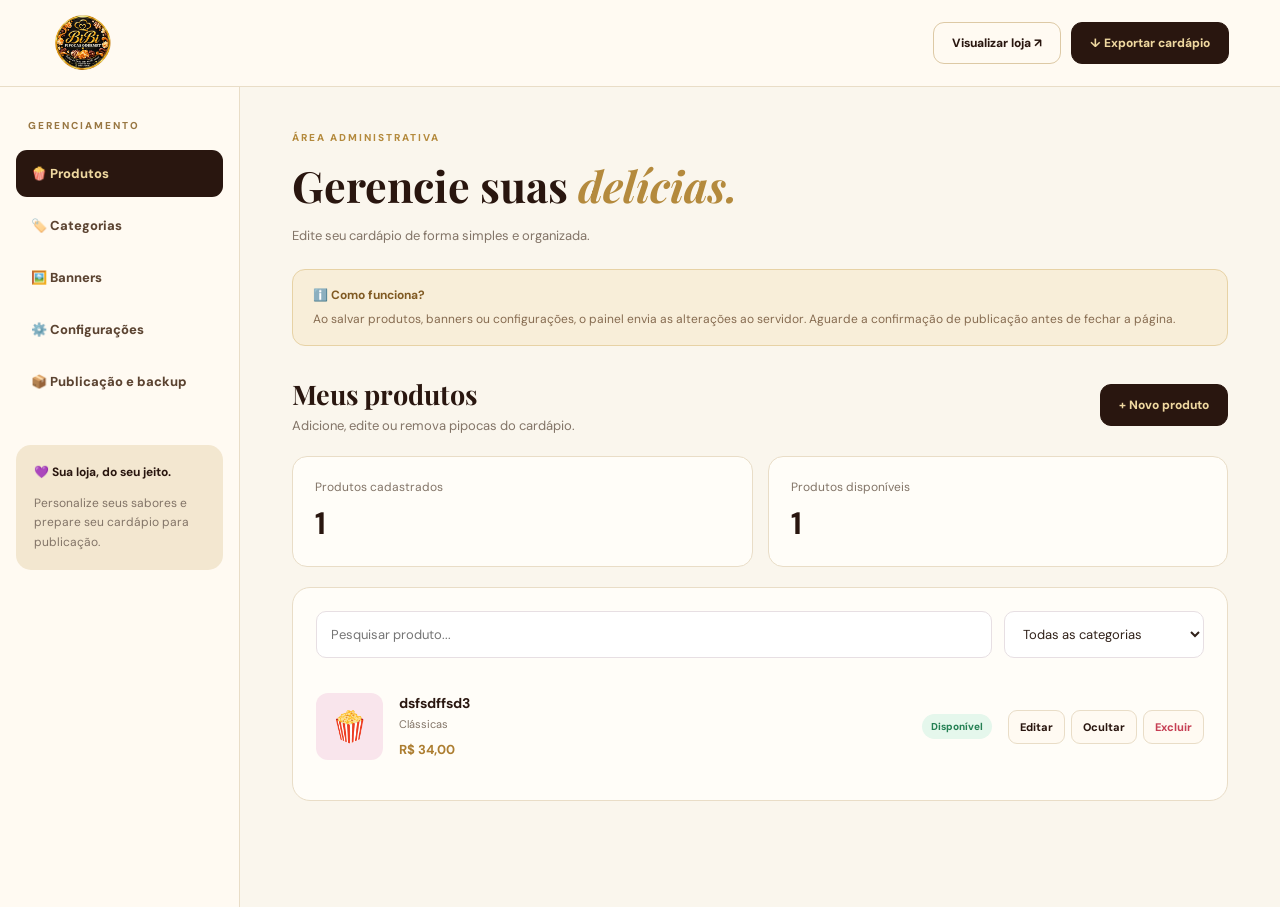
==== commit 848ead97: "Add files via upload" ====
--- a/admin.html
+++ b/admin.html
@@ -212,6 +212,12 @@
           <label class="full">Nome do produto
             <input id="productName" required maxlength="90" placeholder="Ex.: Ninho com Nutella">
           </label>
+          <label>Tipo de venda
+            <select id="productSaleType">
+              <option value="sizes">Pipoca tradicional (P, M, G)</option>
+              <option value="single">Sachê trufado (50g, tamanho único)</option>
+            </select>
+          </label>
           <label>Preço (R$)
             <input id="productPrice" type="number" min="0.01" max="99999" step="0.01" required>
           </label>
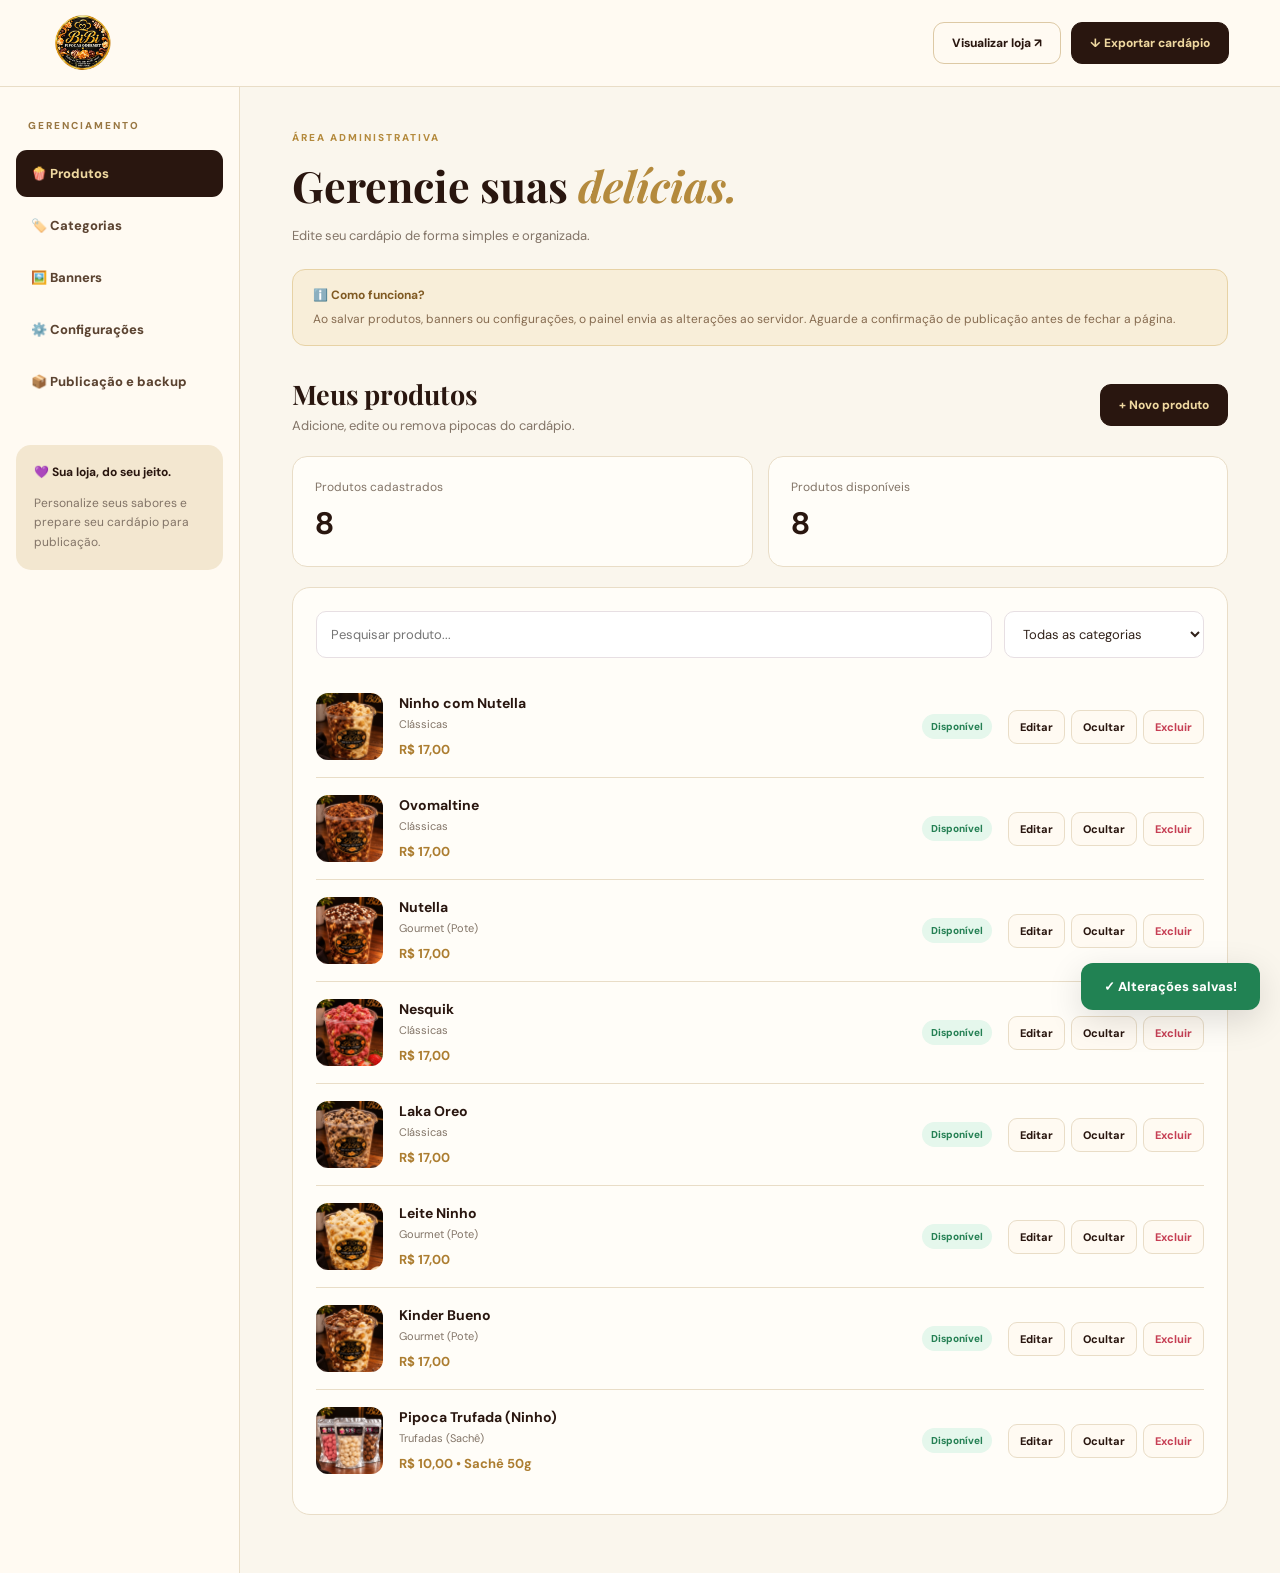
==== commit 3e8b6f37: "Update admin.html" ====
--- a/admin.html
+++ b/admin.html
@@ -260,9 +260,12 @@
       <form id="bannerForm">
         <input type="hidden" id="bannerId">
         <div class="form-grid">
-          <label class="full">Título principal
-            <input id="bannerTitle" required maxlength="120">
-          </label>
+
+<label class="full">Título principal (opcional)
+  <input id="bannerTitle" maxlength="120"
+    placeholder="Deixe em branco para banners somente com imagem">
+</label>
+
           <label class="full">Descrição
             <textarea id="bannerSubtitle" rows="3" maxlength="250"></textarea>
           </label>
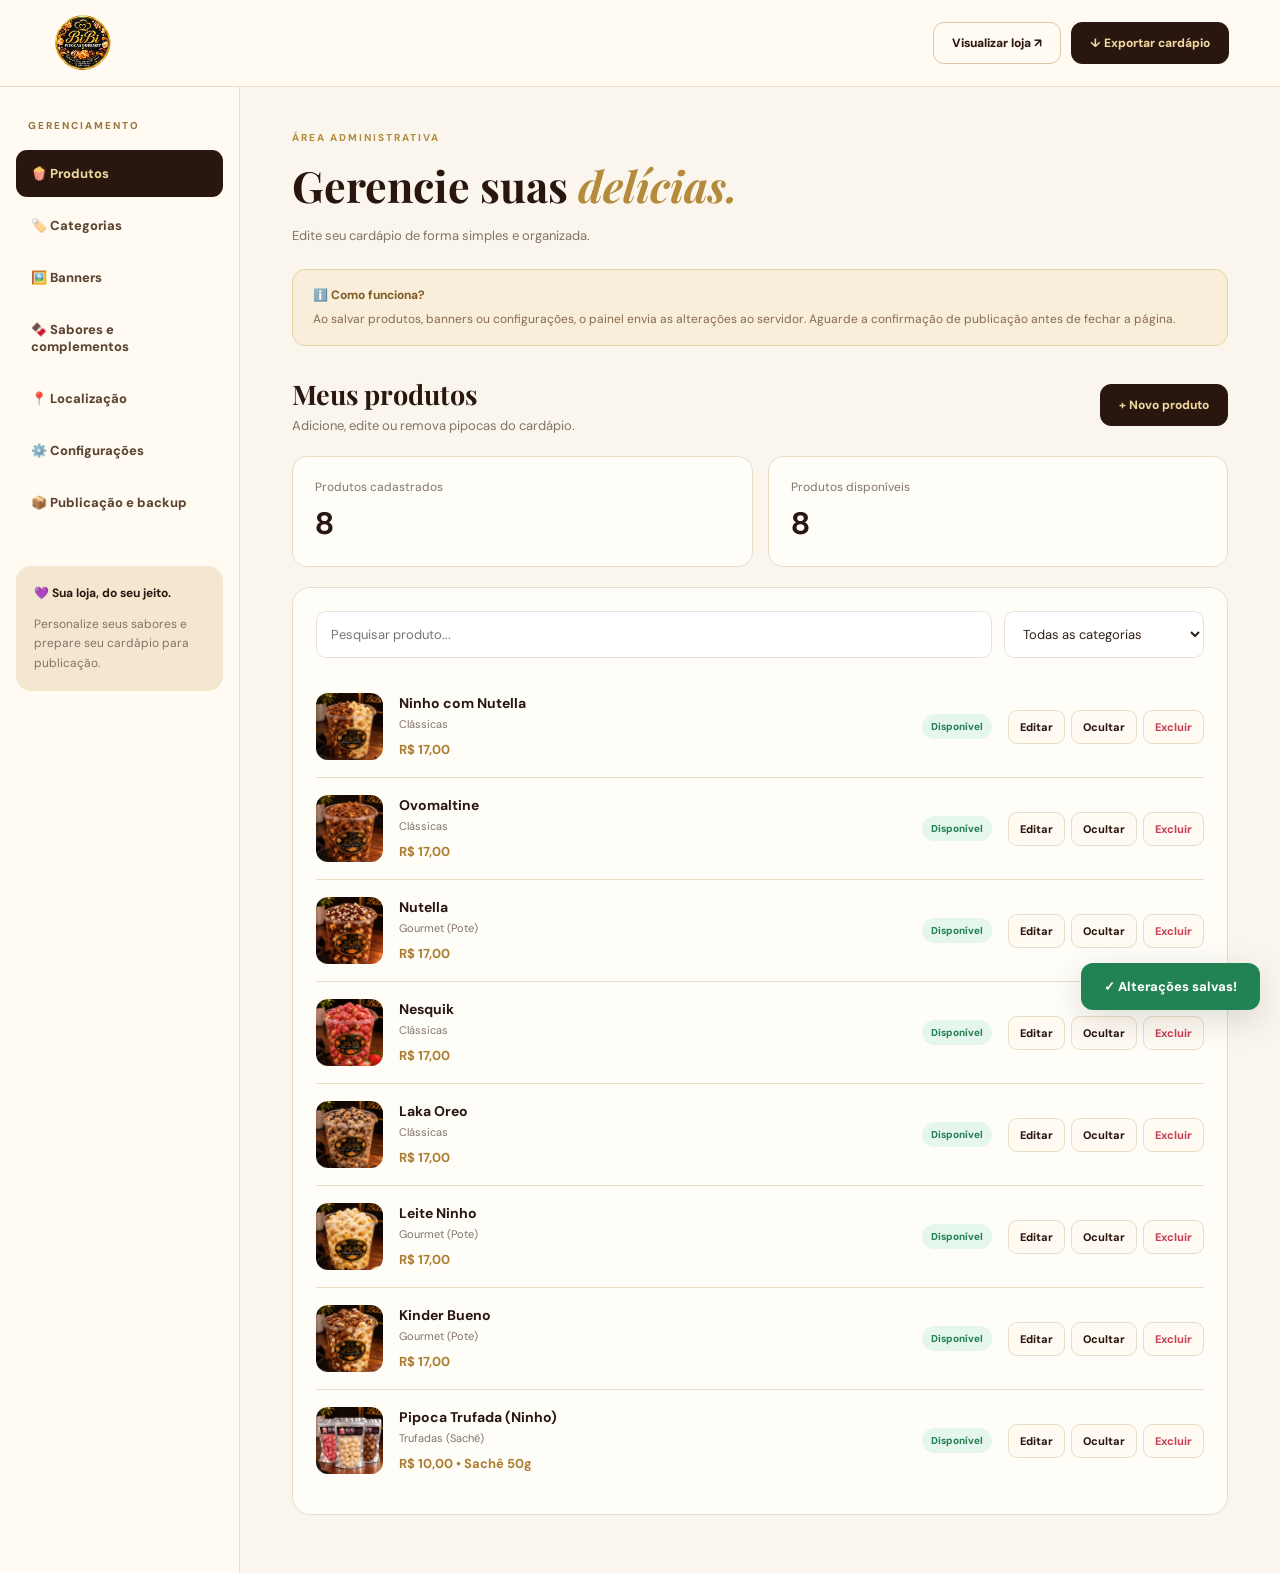
==== commit d0f51179: "Add files via upload" ====
--- a/admin.html
+++ b/admin.html
@@ -5,7 +5,7 @@
   <meta charset="UTF-8">
 <meta name="viewport" content="width=device-width, initial-scale=1.0">
   <meta name="theme-color" content="#32152f">
-  <title>Painel Administrativo | Doce Estouro</title>
+  <title>Painel Administrativo | Bibi Pipocas</title>
   <link rel="preconnect" href="https://fonts.googleapis.com">
   <link rel="preconnect" href="https://fonts.gstatic.com" crossorigin>
   <link href="https://fonts.googleapis.com/css2?family=DM+Sans:wght@400;500;600;700;800&family=Playfair+Display:wght@600;700&display=swap" rel="stylesheet">
@@ -36,6 +36,8 @@
       <button class="nav-btn active" data-page="products">🍿 Produtos</button>
       <button class="nav-btn" data-page="categories">🏷️ Categorias</button>
       <button class="nav-btn" data-page="banners">🖼️ Banners</button>
+      <button class="nav-btn" data-page="options">🍫 Sabores e complementos</button>
+      <button class="nav-btn" data-page="location">📍 Localização</button>
       <button class="nav-btn" data-page="settings">⚙️ Configurações</button>
       <button class="nav-btn" data-page="backup">📦 Publicação e backup</button>
       <div class="sidebar-note">
@@ -113,6 +115,31 @@
           <button class="btn btn-primary" id="newBannerBtn">+ Novo banner</button>
         </div>
         <div id="bannerList" class="banner-list"></div>
+      </section>
+
+
+      <section class="admin-page" id="page-options">
+        <div class="section-header"><div><h2>Sabores e complementos</h2><p>Edite as opções oferecidas nos potes M e G.</p></div></div>
+        <form class="panel form-panel" id="optionsForm">
+          <label>Sabores disponíveis no pote G (um por linha)
+            <textarea id="flavorsList" rows="9" required></textarea>
+          </label>
+          <label>Complementos disponíveis nos potes M e G (um por linha)
+            <textarea id="toppingsList" rows="6"></textarea>
+          </label>
+          <p>O pote G permite escolher de 1 a 3 sabores. O complemento é opcional.</p>
+          <button class="btn btn-primary" type="submit">Salvar sabores e complementos</button>
+        </form>
+      </section>
+      <section class="admin-page" id="page-location">
+        <div class="section-header"><div><h2>Onde estamos</h2><p>Atualize o local e a data do próximo atendimento.</p></div></div>
+        <form class="panel form-panel" id="locationForm">
+          <label>Data do atendimento<input type="date" id="locationDateInput" required></label>
+          <label>Local / parque / praça<input id="locationPlaceInput" maxlength="120" required placeholder="Ex.: Parque Vitória Régia"></label>
+          <label>Detalhes opcionais<input id="locationDetailsInput" maxlength="150" placeholder="Ex.: Feira, das 18h às 22h"></label>
+          <label class="admin-inline-check"><input type="checkbox" id="locationActiveInput"> Exibir aviso de localização na loja</label>
+          <button class="btn btn-primary" type="submit">Publicar localização</button>
+        </form>
       </section>
 
       <section class="admin-page" id="page-settings">
@@ -214,7 +241,7 @@
           </label>
           <label>Tipo de venda
             <select id="productSaleType">
-              <option value="sizes">Pipoca tradicional (P, M, G)</option>
+              <option value="sizes">Pote de pipoca (M, G)</option>
               <option value="single">Sachê trufado (50g, tamanho único)</option>
             </select>
           </label>
@@ -297,4 +324,4 @@
   </div>
 
 </body>
-</html>
+</html>
--- a/admin.css
+++ b/admin.css
@@ -1,788 +1,792 @@
-
-:root {
-  --purple: #32152f;
-  --pink: #d66a91;
-  --cream: #faf7f8;
-  --text: #342632;
-  --muted: #8b7c85;
-  --border: #eee5e9;
-}
-
-* { box-sizing: border-box; }
-body {
-  margin: 0;
-  background: var(--cream);
-  color: var(--text);
-  font-family: "DM Sans", sans-serif;
-}
-button, input, textarea, select { font: inherit; }
-button { cursor: pointer; }
-button:focus-visible, input:focus-visible, textarea:focus-visible, select:focus-visible {
-  outline: 3px solid var(--pink);
-  outline-offset: 2px;
-}
-
-.admin-header {
-  position: sticky;
-  top: 0;
-  z-index: 30;
-  background: white;
-  border-bottom: 1px solid var(--border);
-}
-.header-inner {
-  max-width: 1500px;
-  margin: auto;
-  padding: 15px 4%;
-  display: flex;
-  justify-content: space-between;
-  align-items: center;
-  gap: 15px;
-}
-.admin-brand { display: flex; align-items: center; gap: 12px; }
-.brand-emoji { font-size: 31px; }
-.admin-brand strong {
-  display: block;
-  font-family: "Playfair Display", serif;
-  font-size: 21px;
-  color: var(--purple);
-}
-.admin-brand small {
-  display: block;
-  font-size: 9px;
-  letter-spacing: 2px;
-  color: var(--muted);
-  font-weight: 800;
-}
-.header-actions { display: flex; gap: 10px; }
-.btn {
-  display: inline-flex;
-  justify-content: center;
-  align-items: center;
-  gap: 6px;
-  border-radius: 11px;
-  padding: 12px 18px;
-  font-weight: 800;
-  font-size: 12px;
-  border: 1px solid transparent;
-  transition: .2s;
-}
-.btn:hover { transform: translateY(-2px); }
-.btn-primary { background: var(--purple); color: white; }
-.btn-primary:hover { background: #653252; }
-.btn-outline { background: white; border-color: var(--border); color: var(--purple); }
-.btn-danger { background: #fff0f0; color: #c2364b; border-color: #f5d6dc; }
-
-.admin-layout {
-  max-width: 1500px;
-  margin: auto;
-  display: grid;
-  grid-template-columns: 240px minmax(0, 1fr);
-  min-height: calc(100vh - 80px);
-}
-.sidebar {
-  padding: 32px 16px;
-  border-right: 1px solid var(--border);
-  background: white;
-}
-.sidebar-label {
-  font-size: 10px;
-  letter-spacing: 2px;
-  color: var(--muted);
-  font-weight: 800;
-  margin: 0 12px 18px;
-}
-.nav-btn {
-  display: block;
-  width: 100%;
-  padding: 15px;
-  text-align: left;
-  border: none;
-  border-radius: 11px;
-  background: transparent;
-  color: #65545f;
-  font-size: 13px;
-  font-weight: 800;
-  margin-bottom: 5px;
-}
-.nav-btn:hover { background: #faf0f5; }
-.nav-btn.active { background: var(--purple); color: white; }
-.sidebar-note {
-  margin-top: 40px;
-  padding: 18px;
-  border-radius: 15px;
-  background: #f9eaf0;
-  font-size: 12px;
-  line-height: 1.6;
-}
-.sidebar-note strong { color: var(--purple); }
-.sidebar-note p { color: var(--muted); margin-bottom: 0; }
-
-.admin-content {
-  padding: 38px 5%;
-  min-width: 0;
-}
-.welcome { margin-bottom: 25px; }
-.eyebrow {
-  font-size: 10px;
-  letter-spacing: 2px;
-  font-weight: 800;
-  color: var(--pink);
-}
-.welcome h1 {
-  font-family: "Playfair Display", serif;
-  color: var(--purple);
-  font-size: clamp(31px, 4vw, 43px);
-  margin: 10px 0;
-}
-.welcome h1 em { color: var(--pink); }
-.welcome p, .section-header p { color: var(--muted); font-size: 13px; }
-
-.notice {
-  background: #fff5e9;
-  border: 1px solid #f2e2c9;
-  padding: 16px 20px;
-  border-radius: 13px;
-  margin-bottom: 30px;
-  font-size: 12px;
-  line-height: 1.6;
-}
-.notice strong { color: #986022; }
-.notice p { margin: 5px 0 0; color: #866b50; }
-
-.admin-page { display: none; }
-.admin-page.active { display: block; animation: appear .3s ease; }
-@keyframes appear {
-  from { opacity: 0; transform: translateY(8px); }
-  to { opacity: 1; transform: translateY(0); }
-}
-.section-header {
-  display: flex;
-  align-items: center;
-  justify-content: space-between;
-  gap: 15px;
-  margin-bottom: 22px;
-}
-.section-header h2 {
-  font-family: "Playfair Display", serif;
-  font-size: 27px;
-  color: var(--purple);
-  margin: 0 0 5px;
-}
-.section-header p { margin: 0; }
-
-.summary-row {
-  display: grid;
-  grid-template-columns: repeat(2, 1fr);
-  gap: 15px;
-  margin-bottom: 20px;
-}
-.summary-card {
-  background: white;
-  border: 1px solid var(--border);
-  border-radius: 15px;
-  padding: 22px;
-}
-.summary-card span { display: block; font-size: 12px; color: var(--muted); }
-.summary-card strong {
-  display: block;
-  margin-top: 8px;
-  font-size: 31px;
-  color: var(--purple);
-}
-.panel {
-  background: white;
-  border: 1px solid var(--border);
-  border-radius: 18px;
-  padding: 23px;
-  margin-bottom: 20px;
-}
-.panel-toolbar { display: flex; gap: 12px; margin-bottom: 18px; }
-input, select, textarea {
-  width: 100%;
-  border: 1px solid #e7dfe3;
-  background: white;
-  padding: 13px 14px;
-  border-radius: 10px;
-  outline: none;
-  color: var(--text);
-  font-size: 13px;
-}
-input:focus, select:focus, textarea:focus { border-color: var(--pink); }
-.panel-toolbar input { flex: 1; }
-.panel-toolbar select { width: 200px; }
-
-.product-row {
-  display: flex;
-  align-items: center;
-  gap: 16px;
-  padding: 17px 0;
-  border-bottom: 1px solid var(--border);
-}
-.product-row:last-child { border-bottom: 0; }
-.product-thumb {
-  width: 67px;
-  height: 67px;
-  flex-shrink: 0;
-  border-radius: 12px;
-  background: #f9e5ec;
-  object-fit: cover;
-}
-.thumb-placeholder { display: grid; place-items: center; font-size: 30px; }
-.product-details { flex: 1; min-width: 0; }
-.product-details h3 {
-  font-size: 14px;
-  color: var(--purple);
-  margin: 0 0 5px;
-}
-.product-details p { font-size: 11px; color: var(--muted); margin: 0 0 7px; }
-.product-details strong { color: var(--pink); font-size: 13px; }
-.status {
-  font-size: 10px;
-  font-weight: 800;
-  padding: 6px 9px;
-  border-radius: 20px;
-  background: #e5f7ec;
-  color: #258054;
-}
-.status.off { background: #f5e8eb; color: #a55a6a; }
-.row-actions { display: flex; gap: 6px; flex-wrap: wrap; }
-.small-btn {
-  border: 1px solid var(--border);
-  background: white;
-  padding: 9px 11px;
-  border-radius: 9px;
-  color: var(--purple);
-  font-size: 11px;
-  font-weight: 800;
-}
-.small-btn:hover { background: #faf0f5; }
-.small-btn.delete { color: #c63f54; }
-
-.inline-form { display: flex; gap: 10px; margin-bottom: 20px; }
-.simple-item {
-  display: flex;
-  justify-content: space-between;
-  align-items: center;
-  gap: 12px;
-  border-top: 1px solid var(--border);
-  padding: 15px 0;
-  font-size: 13px;
-  font-weight: 700;
-}
-.simple-item div { display: flex; gap: 6px; }
-.banner-list { display: grid; gap: 15px; }
-.banner-card {
-  display: flex;
-  align-items: center;
-  gap: 20px;
-  padding: 18px;
-  background: white;
-  border: 1px solid var(--border);
-  border-radius: 17px;
-}
-.banner-preview {
-  width: 210px;
-  height: 115px;
-  flex-shrink: 0;
-  border-radius: 12px;
-  background-size: cover;
-  background-position: center;
-  display: grid;
-  place-items: center;
-  color: white;
-  font-size: 35px;
-}
-.banner-info { flex: 1; min-width: 0; }
-.banner-info h3 { color: var(--purple); font-size: 16px; margin: 0 0 7px; }
-.banner-info p { color: var(--muted); font-size: 12px; line-height: 1.6; }
-.banner-info small { color: var(--pink); font-weight: 800; }
-
-.form-panel { max-width: 700px; }
-.form-panel label, .form-grid label {
-  display: block;
-  font-size: 12px;
-  font-weight: 800;
-  color: var(--purple);
-  margin-bottom: 20px;
-}
-.form-panel label input, .form-panel label textarea,
-.form-grid label input, .form-grid label select, .form-grid label textarea {
-  display: block;
-  margin-top: 8px;
-  font-weight: 400;
-}
-label small {
-  display: block;
-  font-size: 10px;
-  font-weight: 400;
-  color: var(--muted);
-  margin-top: 7px;
-  line-height: 1.5;
-}
-.backup-panel { max-width: 750px; }
-.backup-panel h3 { color: var(--purple); margin-top: 0; }
-.backup-panel p { color: var(--muted); font-size: 13px; line-height: 1.7; }
-.backup-panel input { margin-bottom: 15px; }
-
-.modal-backdrop {
-  position: fixed;
-  inset: 0;
-  background: #160d18bd;
-  z-index: 100;
-  display: none;
-  align-items: center;
-  justify-content: center;
-  padding: 20px;
-}
-.modal-backdrop.open { display: flex; }
-.modal {
-  width: min(620px, 100%);
-  max-height: 90vh;
-  overflow-y: auto;
-  background: white;
-  border-radius: 20px;
-  padding: 27px;
-  box-shadow: 0 20px 80px #0003;
-}
-.modal-header {
-  display: flex;
-  justify-content: space-between;
-  align-items: center;
-  margin-bottom: 25px;
-}
-.modal-header h2 {
-  font-family: "Playfair Display", serif;
-  color: var(--purple);
-  margin: 0;
-}
-.modal-close {
-  border: 0;
-  background: #f8edf1;
-  color: var(--purple);
-  width: 38px;
-  height: 38px;
-  border-radius: 10px;
-  font-size: 26px;
-}
-.form-grid { display: grid; grid-template-columns: 1fr 1fr; gap: 0 15px; }
-.form-grid .full { grid-column: 1 / -1; }
-.checkbox-label { display: flex !important; align-items: center; gap: 10px; }
-.checkbox-label input { width: auto !important; margin: 0 !important; }
-.image-preview {
-  min-height: 125px;
-  border: 1px dashed #e1cbd5;
-  border-radius: 12px;
-  background: #fcf3f7;
-  display: grid;
-  place-items: center;
-  background-size: cover;
-  background-position: center;
-  font-size: 40px;
-  margin-bottom: 20px;
-}
-.modal-actions {
-  display: flex;
-  justify-content: flex-end;
-  gap: 10px;
-  border-top: 1px solid var(--border);
-  padding-top: 20px;
-}
-.admin-toast {
-  position: fixed;
-  right: 20px;
-  bottom: 20px;
-  background: #218253;
-  color: white;
-  padding: 15px 23px;
-  border-radius: 12px;
-  font-size: 13px;
-  font-weight: 800;
-  box-shadow: 0 10px 35px #0002;
-  transform: translateY(130px);
-  transition: .3s;
-  z-index: 150;
-}
-.admin-toast.show { transform: translateY(0); }
-
-@media (max-width: 900px) {
-  .admin-layout { grid-template-columns: 1fr; }
-  .sidebar {
-    display: flex;
-    overflow-x: auto;
-    gap: 8px;
-    padding: 12px 4%;
-    border-right: 0;
-    border-bottom: 1px solid var(--border);
-  }
-  .sidebar-label, .sidebar-note { display: none; }
-  .nav-btn { flex-shrink: 0; width: auto; margin: 0; white-space: nowrap; }
-  .admin-content { padding: 25px 4%; }
-}
-
-@media (max-width: 600px) {
-  .header-inner { padding: 12px 4%; }
-  .admin-brand strong { font-size: 16px; }
-  .admin-brand small { font-size: 8px; }
-  .brand-emoji { font-size: 25px; }
-  .header-actions { gap: 5px; }
-  .header-actions .btn { padding: 10px; font-size: 10px; }
-  .section-header { align-items: flex-start; flex-direction: column; }
-  .section-header .btn { width: 100%; }
-  .summary-row { gap: 10px; }
-  .summary-card { padding: 16px; }
-  .panel { padding: 15px; }
-  .panel-toolbar { flex-direction: column; }
-  .panel-toolbar select { width: 100%; }
-  .product-row { flex-wrap: wrap; gap: 10px; }
-  .product-details { flex-basis: calc(100% - 85px); }
-  .row-actions { width: 100%; justify-content: flex-end; }
-  .status { margin-left: auto; }
-  .inline-form { flex-direction: column; }
-  .banner-card { flex-direction: column; align-items: stretch; }
-  .banner-preview { width: 100%; height: 140px; }
-  .form-grid { grid-template-columns: 1fr; }
-  .modal { padding: 18px; }
-  .modal-actions .btn { flex: 1; }
-}
-
-@media (prefers-reduced-motion: reduce) {
-  *, *::before, *::after { animation: none !important; transition: none !important; }
-}
-
-
-/* =====================================
-   BIH BIH — ADMIN MARROM E DOURADO
-===================================== */
-
-:root {
-  --purple: #29160f;
-  --pink: #d92b76;
-  --cream: #faf6ed;
-  --text: #302119;
-  --muted: #827467;
-  --border: #e9ddc7;
-  --gold: #c49a48;
-  --gold-light: #efd8a0;
-}
-
-body {
-  background: var(--cream);
-}
-
-.admin-header {
-  background: #fffaf2;
-  border-bottom: 1px solid var(--border);
-}
-
-.admin-header-logo {
-  width: 64px;
-  height: 56px;
-  object-fit: contain;
-  flex-shrink: 0;
-}
-
-.admin-brand strong {
-  color: var(--purple);
-}
-
-.admin-brand small {
-  color: #9b763c;
-}
-
-.sidebar {
-  background: #fffaf2;
-  border-right-color: var(--border);
-}
-
-.sidebar-label {
-  color: #997743;
-}
-
-.nav-btn {
-  color: #5b4331;
-}
-
-.nav-btn:hover {
-  background: #f4e8d2;
-}
-
-.nav-btn.active {
-  background: var(--purple);
-  color: var(--gold-light);
-}
-
-.sidebar-note {
-  background: #f3e7d0;
-}
-
-.sidebar-note strong {
-  color: var(--purple);
-}
-
-.welcome h1,
-.section-header h2 {
-  color: var(--purple);
-}
-
-.welcome h1 em {
-  color: #b48a3d;
-}
-
-.eyebrow {
-  color: #b48a3d;
-}
-
-.notice {
-  background: #f8eed9;
-  border-color: #e7d2a5;
-}
-
-.notice strong {
-  color: #805a23;
-}
-
-.panel,
-.summary-card,
-.banner-card {
-  background: #fffdf8;
-  border-color: var(--border);
-}
-
-.summary-card strong,
-.product-details h3,
-.banner-info h3 {
-  color: var(--purple);
-}
-
-.product-details strong,
-.banner-info small {
-  color: #ac7d30;
-}
-
-.btn-primary {
-  background: var(--purple);
-  color: var(--gold-light);
-  border-color: var(--purple);
-}
-
-.btn-primary:hover {
-  background: var(--gold);
-  color: var(--purple);
-}
-
-.btn-outline {
-  background: #fffaf2;
-  border-color: #ddc9a5;
-  color: var(--purple);
-}
-
-.btn-outline:hover {
-  background: #f4e8d2;
-}
-
-.small-btn {
-  color: var(--purple);
-  background: #fffaf2;
-  border-color: var(--border);
-}
-
-.small-btn:hover {
-  background: #f4e8d2;
-}
-
-input:focus,
-select:focus,
-textarea:focus {
-  border-color: var(--gold);
-}
-
-.modal {
-  background: #fffdf8;
-}
-
-.modal-header h2 {
-  color: var(--purple);
-}
-
-.image-preview {
-  background-color: #f2e4c9;
-  border-color: #d9bd86;
-}
-
-/* GERENCIAMENTO DA LOGO */
-.logo-settings {
-  padding: 22px;
-  margin-bottom: 25px;
-  border: 1px solid #e3cfaa;
-  background: #fff8e9;
-  border-radius: 16px;
-}
-
-.logo-settings h3 {
-  margin: 0 0 7px;
-  color: var(--purple);
-  font-family: "Playfair Display", serif;
-  font-size: 23px;
-}
-
-.logo-settings > p {
-  font-size: 12px;
-  color: var(--muted);
-  line-height: 1.6;
-}
-
-.logo-preview-box {
-  display: flex;
-  align-items: center;
-  justify-content: center;
-  min-height: 160px;
-  padding: 20px;
-  margin: 18px 0;
-  border-radius: 13px;
-  background: #2d1a11;
-  border: 1px solid #8b6b36;
-}
-
-.logo-preview-box img {
-  max-width: 230px;
-  max-height: 135px;
-  width: auto;
-  height: auto;
-  object-fit: contain;
-}
-
-.logo-settings label {
-  display: block;
-  margin-bottom: 17px;
-  color: var(--purple);
-  font-size: 12px;
-  font-weight: 800;
-}
-
-.logo-settings input {
-  display: block;
-  margin-top: 8px;
-}
-
-.logo-settings small {
-  color: var(--muted);
-  font-weight: 400;
-}
-
-@media (max-width: 600px) {
-  .admin-header-logo {
-    width: 44px;
-    height: 44px;
-  }
-
-  .admin-brand strong {
-    font-size: 15px;
-  }
-
-  .logo-settings {
-    padding: 15px;
-  }
-
-  .logo-preview-box {
-    min-height: 130px;
-  }
-}
-
-/* Esconde os campos de texto dos banners */
-#bannerTitle,
-#bannerSubtitle,
-#bannerTag,
-#bannerColor {
-  display: none;
-}
-
-#bannerForm label:has(#bannerTitle),
-#bannerForm label:has(#bannerSubtitle),
-#bannerForm label:has(#bannerTag),
-#bannerForm label:has(#bannerColor) {
-  display: none;
-}
-
-
-/* ADMIN — CABEÇALHO RESPONSIVO */
-
-@media (max-width: 600px) {
-
-  .admin-header .header-inner {
-    display: flex;
-    flex-direction: column;
-    align-items: stretch;
-    gap: 12px;
-    padding: 14px 4%;
-    height: auto;
-  }
-
-  .admin-brand {
-    display: flex;
-    align-items: center;
-    justify-content: center;
-    width: 100%;
-    min-width: 0;
-  }
-
-  .admin-brand > div {
-    min-width: 0;
-  }
-
-  .header-actions {
-    display: grid;
-    grid-template-columns: repeat(2, minmax(0, 1fr));
-    width: 100%;
-    gap: 8px;
-  }
-
-  .header-actions .btn {
-    width: 100%;
-    min-width: 0;
-    padding: 12px 6px;
-    font-size: 10px;
-    text-align: center;
-    white-space: normal;
-    overflow-wrap: anywhere;
-  }
-
-  .admin-layout {
-    display: block;
-    width: 100%;
-    min-width: 0;
-  }
-
-  .admin-content {
-    width: 100%;
-    min-width: 0;
-    padding: 20px 4%;
-  }
-
-  .panel,
-  .admin-page,
-  .section-header,
-  .notice,
-  .welcome {
-    width: 100%;
-    min-width: 0;
-    max-width: 100%;
-  }
-
-  .sidebar {
-    width: 100%;
-    min-width: 0;
-    overflow-x: auto;
-  }
-
-  .summary-row {
-    grid-template-columns: repeat(2, minmax(0, 1fr));
-  }
-
-  .product-row {
-    min-width: 0;
-  }
-
-  .product-details {
-    min-width: 0;
-  }
-}
+
+:root {
+  --purple: #32152f;
+  --pink: #d66a91;
+  --cream: #faf7f8;
+  --text: #342632;
+  --muted: #8b7c85;
+  --border: #eee5e9;
+}
+
+* { box-sizing: border-box; }
+body {
+  margin: 0;
+  background: var(--cream);
+  color: var(--text);
+  font-family: "DM Sans", sans-serif;
+}
+button, input, textarea, select { font: inherit; }
+button { cursor: pointer; }
+button:focus-visible, input:focus-visible, textarea:focus-visible, select:focus-visible {
+  outline: 3px solid var(--pink);
+  outline-offset: 2px;
+}
+
+.admin-header {
+  position: sticky;
+  top: 0;
+  z-index: 30;
+  background: white;
+  border-bottom: 1px solid var(--border);
+}
+.header-inner {
+  max-width: 1500px;
+  margin: auto;
+  padding: 15px 4%;
+  display: flex;
+  justify-content: space-between;
+  align-items: center;
+  gap: 15px;
+}
+.admin-brand { display: flex; align-items: center; gap: 12px; }
+.brand-emoji { font-size: 31px; }
+.admin-brand strong {
+  display: block;
+  font-family: "Playfair Display", serif;
+  font-size: 21px;
+  color: var(--purple);
+}
+.admin-brand small {
+  display: block;
+  font-size: 9px;
+  letter-spacing: 2px;
+  color: var(--muted);
+  font-weight: 800;
+}
+.header-actions { display: flex; gap: 10px; }
+.btn {
+  display: inline-flex;
+  justify-content: center;
+  align-items: center;
+  gap: 6px;
+  border-radius: 11px;
+  padding: 12px 18px;
+  font-weight: 800;
+  font-size: 12px;
+  border: 1px solid transparent;
+  transition: .2s;
+}
+.btn:hover { transform: translateY(-2px); }
+.btn-primary { background: var(--purple); color: white; }
+.btn-primary:hover { background: #653252; }
+.btn-outline { background: white; border-color: var(--border); color: var(--purple); }
+.btn-danger { background: #fff0f0; color: #c2364b; border-color: #f5d6dc; }
+
+.admin-layout {
+  max-width: 1500px;
+  margin: auto;
+  display: grid;
+  grid-template-columns: 240px minmax(0, 1fr);
+  min-height: calc(100vh - 80px);
+}
+.sidebar {
+  padding: 32px 16px;
+  border-right: 1px solid var(--border);
+  background: white;
+}
+.sidebar-label {
+  font-size: 10px;
+  letter-spacing: 2px;
+  color: var(--muted);
+  font-weight: 800;
+  margin: 0 12px 18px;
+}
+.nav-btn {
+  display: block;
+  width: 100%;
+  padding: 15px;
+  text-align: left;
+  border: none;
+  border-radius: 11px;
+  background: transparent;
+  color: #65545f;
+  font-size: 13px;
+  font-weight: 800;
+  margin-bottom: 5px;
+}
+.nav-btn:hover { background: #faf0f5; }
+.nav-btn.active { background: var(--purple); color: white; }
+.sidebar-note {
+  margin-top: 40px;
+  padding: 18px;
+  border-radius: 15px;
+  background: #f9eaf0;
+  font-size: 12px;
+  line-height: 1.6;
+}
+.sidebar-note strong { color: var(--purple); }
+.sidebar-note p { color: var(--muted); margin-bottom: 0; }
+
+.admin-content {
+  padding: 38px 5%;
+  min-width: 0;
+}
+.welcome { margin-bottom: 25px; }
+.eyebrow {
+  font-size: 10px;
+  letter-spacing: 2px;
+  font-weight: 800;
+  color: var(--pink);
+}
+.welcome h1 {
+  font-family: "Playfair Display", serif;
+  color: var(--purple);
+  font-size: clamp(31px, 4vw, 43px);
+  margin: 10px 0;
+}
+.welcome h1 em { color: var(--pink); }
+.welcome p, .section-header p { color: var(--muted); font-size: 13px; }
+
+.notice {
+  background: #fff5e9;
+  border: 1px solid #f2e2c9;
+  padding: 16px 20px;
+  border-radius: 13px;
+  margin-bottom: 30px;
+  font-size: 12px;
+  line-height: 1.6;
+}
+.notice strong { color: #986022; }
+.notice p { margin: 5px 0 0; color: #866b50; }
+
+.admin-page { display: none; }
+.admin-page.active { display: block; animation: appear .3s ease; }
+@keyframes appear {
+  from { opacity: 0; transform: translateY(8px); }
+  to { opacity: 1; transform: translateY(0); }
+}
+.section-header {
+  display: flex;
+  align-items: center;
+  justify-content: space-between;
+  gap: 15px;
+  margin-bottom: 22px;
+}
+.section-header h2 {
+  font-family: "Playfair Display", serif;
+  font-size: 27px;
+  color: var(--purple);
+  margin: 0 0 5px;
+}
+.section-header p { margin: 0; }
+
+.summary-row {
+  display: grid;
+  grid-template-columns: repeat(2, 1fr);
+  gap: 15px;
+  margin-bottom: 20px;
+}
+.summary-card {
+  background: white;
+  border: 1px solid var(--border);
+  border-radius: 15px;
+  padding: 22px;
+}
+.summary-card span { display: block; font-size: 12px; color: var(--muted); }
+.summary-card strong {
+  display: block;
+  margin-top: 8px;
+  font-size: 31px;
+  color: var(--purple);
+}
+.panel {
+  background: white;
+  border: 1px solid var(--border);
+  border-radius: 18px;
+  padding: 23px;
+  margin-bottom: 20px;
+}
+.panel-toolbar { display: flex; gap: 12px; margin-bottom: 18px; }
+input, select, textarea {
+  width: 100%;
+  border: 1px solid #e7dfe3;
+  background: white;
+  padding: 13px 14px;
+  border-radius: 10px;
+  outline: none;
+  color: var(--text);
+  font-size: 13px;
+}
+input:focus, select:focus, textarea:focus { border-color: var(--pink); }
+.panel-toolbar input { flex: 1; }
+.panel-toolbar select { width: 200px; }
+
+.product-row {
+  display: flex;
+  align-items: center;
+  gap: 16px;
+  padding: 17px 0;
+  border-bottom: 1px solid var(--border);
+}
+.product-row:last-child { border-bottom: 0; }
+.product-thumb {
+  width: 67px;
+  height: 67px;
+  flex-shrink: 0;
+  border-radius: 12px;
+  background: #f9e5ec;
+  object-fit: cover;
+}
+.thumb-placeholder { display: grid; place-items: center; font-size: 30px; }
+.product-details { flex: 1; min-width: 0; }
+.product-details h3 {
+  font-size: 14px;
+  color: var(--purple);
+  margin: 0 0 5px;
+}
+.product-details p { font-size: 11px; color: var(--muted); margin: 0 0 7px; }
+.product-details strong { color: var(--pink); font-size: 13px; }
+.status {
+  font-size: 10px;
+  font-weight: 800;
+  padding: 6px 9px;
+  border-radius: 20px;
+  background: #e5f7ec;
+  color: #258054;
+}
+.status.off { background: #f5e8eb; color: #a55a6a; }
+.row-actions { display: flex; gap: 6px; flex-wrap: wrap; }
+.small-btn {
+  border: 1px solid var(--border);
+  background: white;
+  padding: 9px 11px;
+  border-radius: 9px;
+  color: var(--purple);
+  font-size: 11px;
+  font-weight: 800;
+}
+.small-btn:hover { background: #faf0f5; }
+.small-btn.delete { color: #c63f54; }
+
+.inline-form { display: flex; gap: 10px; margin-bottom: 20px; }
+.simple-item {
+  display: flex;
+  justify-content: space-between;
+  align-items: center;
+  gap: 12px;
+  border-top: 1px solid var(--border);
+  padding: 15px 0;
+  font-size: 13px;
+  font-weight: 700;
+}
+.simple-item div { display: flex; gap: 6px; }
+.banner-list { display: grid; gap: 15px; }
+.banner-card {
+  display: flex;
+  align-items: center;
+  gap: 20px;
+  padding: 18px;
+  background: white;
+  border: 1px solid var(--border);
+  border-radius: 17px;
+}
+.banner-preview {
+  width: 210px;
+  height: 115px;
+  flex-shrink: 0;
+  border-radius: 12px;
+  background-size: cover;
+  background-position: center;
+  display: grid;
+  place-items: center;
+  color: white;
+  font-size: 35px;
+}
+.banner-info { flex: 1; min-width: 0; }
+.banner-info h3 { color: var(--purple); font-size: 16px; margin: 0 0 7px; }
+.banner-info p { color: var(--muted); font-size: 12px; line-height: 1.6; }
+.banner-info small { color: var(--pink); font-weight: 800; }
+
+.form-panel { max-width: 700px; }
+.form-panel label, .form-grid label {
+  display: block;
+  font-size: 12px;
+  font-weight: 800;
+  color: var(--purple);
+  margin-bottom: 20px;
+}
+.form-panel label input, .form-panel label textarea,
+.form-grid label input, .form-grid label select, .form-grid label textarea {
+  display: block;
+  margin-top: 8px;
+  font-weight: 400;
+}
+label small {
+  display: block;
+  font-size: 10px;
+  font-weight: 400;
+  color: var(--muted);
+  margin-top: 7px;
+  line-height: 1.5;
+}
+.backup-panel { max-width: 750px; }
+.backup-panel h3 { color: var(--purple); margin-top: 0; }
+.backup-panel p { color: var(--muted); font-size: 13px; line-height: 1.7; }
+.backup-panel input { margin-bottom: 15px; }
+
+.modal-backdrop {
+  position: fixed;
+  inset: 0;
+  background: #160d18bd;
+  z-index: 100;
+  display: none;
+  align-items: center;
+  justify-content: center;
+  padding: 20px;
+}
+.modal-backdrop.open { display: flex; }
+.modal {
+  width: min(620px, 100%);
+  max-height: 90vh;
+  overflow-y: auto;
+  background: white;
+  border-radius: 20px;
+  padding: 27px;
+  box-shadow: 0 20px 80px #0003;
+}
+.modal-header {
+  display: flex;
+  justify-content: space-between;
+  align-items: center;
+  margin-bottom: 25px;
+}
+.modal-header h2 {
+  font-family: "Playfair Display", serif;
+  color: var(--purple);
+  margin: 0;
+}
+.modal-close {
+  border: 0;
+  background: #f8edf1;
+  color: var(--purple);
+  width: 38px;
+  height: 38px;
+  border-radius: 10px;
+  font-size: 26px;
+}
+.form-grid { display: grid; grid-template-columns: 1fr 1fr; gap: 0 15px; }
+.form-grid .full { grid-column: 1 / -1; }
+.checkbox-label { display: flex !important; align-items: center; gap: 10px; }
+.checkbox-label input { width: auto !important; margin: 0 !important; }
+.image-preview {
+  min-height: 125px;
+  border: 1px dashed #e1cbd5;
+  border-radius: 12px;
+  background: #fcf3f7;
+  display: grid;
+  place-items: center;
+  background-size: cover;
+  background-position: center;
+  font-size: 40px;
+  margin-bottom: 20px;
+}
+.modal-actions {
+  display: flex;
+  justify-content: flex-end;
+  gap: 10px;
+  border-top: 1px solid var(--border);
+  padding-top: 20px;
+}
+.admin-toast {
+  position: fixed;
+  right: 20px;
+  bottom: 20px;
+  background: #218253;
+  color: white;
+  padding: 15px 23px;
+  border-radius: 12px;
+  font-size: 13px;
+  font-weight: 800;
+  box-shadow: 0 10px 35px #0002;
+  transform: translateY(130px);
+  transition: .3s;
+  z-index: 150;
+}
+.admin-toast.show { transform: translateY(0); }
+
+@media (max-width: 900px) {
+  .admin-layout { grid-template-columns: 1fr; }
+  .sidebar {
+    display: flex;
+    overflow-x: auto;
+    gap: 8px;
+    padding: 12px 4%;
+    border-right: 0;
+    border-bottom: 1px solid var(--border);
+  }
+  .sidebar-label, .sidebar-note { display: none; }
+  .nav-btn { flex-shrink: 0; width: auto; margin: 0; white-space: nowrap; }
+  .admin-content { padding: 25px 4%; }
+}
+
+@media (max-width: 600px) {
+  .header-inner { padding: 12px 4%; }
+  .admin-brand strong { font-size: 16px; }
+  .admin-brand small { font-size: 8px; }
+  .brand-emoji { font-size: 25px; }
+  .header-actions { gap: 5px; }
+  .header-actions .btn { padding: 10px; font-size: 10px; }
+  .section-header { align-items: flex-start; flex-direction: column; }
+  .section-header .btn { width: 100%; }
+  .summary-row { gap: 10px; }
+  .summary-card { padding: 16px; }
+  .panel { padding: 15px; }
+  .panel-toolbar { flex-direction: column; }
+  .panel-toolbar select { width: 100%; }
+  .product-row { flex-wrap: wrap; gap: 10px; }
+  .product-details { flex-basis: calc(100% - 85px); }
+  .row-actions { width: 100%; justify-content: flex-end; }
+  .status { margin-left: auto; }
+  .inline-form { flex-direction: column; }
+  .banner-card { flex-direction: column; align-items: stretch; }
+  .banner-preview { width: 100%; height: 140px; }
+  .form-grid { grid-template-columns: 1fr; }
+  .modal { padding: 18px; }
+  .modal-actions .btn { flex: 1; }
+}
+
+@media (prefers-reduced-motion: reduce) {
+  *, *::before, *::after { animation: none !important; transition: none !important; }
+}
+
+
+/* =====================================
+   BIH BIH — ADMIN MARROM E DOURADO
+===================================== */
+
+:root {
+  --purple: #29160f;
+  --pink: #d92b76;
+  --cream: #faf6ed;
+  --text: #302119;
+  --muted: #827467;
+  --border: #e9ddc7;
+  --gold: #c49a48;
+  --gold-light: #efd8a0;
+}
+
+body {
+  background: var(--cream);
+}
+
+.admin-header {
+  background: #fffaf2;
+  border-bottom: 1px solid var(--border);
+}
+
+.admin-header-logo {
+  width: 64px;
+  height: 56px;
+  object-fit: contain;
+  flex-shrink: 0;
+}
+
+.admin-brand strong {
+  color: var(--purple);
+}
+
+.admin-brand small {
+  color: #9b763c;
+}
+
+.sidebar {
+  background: #fffaf2;
+  border-right-color: var(--border);
+}
+
+.sidebar-label {
+  color: #997743;
+}
+
+.nav-btn {
+  color: #5b4331;
+}
+
+.nav-btn:hover {
+  background: #f4e8d2;
+}
+
+.nav-btn.active {
+  background: var(--purple);
+  color: var(--gold-light);
+}
+
+.sidebar-note {
+  background: #f3e7d0;
+}
+
+.sidebar-note strong {
+  color: var(--purple);
+}
+
+.welcome h1,
+.section-header h2 {
+  color: var(--purple);
+}
+
+.welcome h1 em {
+  color: #b48a3d;
+}
+
+.eyebrow {
+  color: #b48a3d;
+}
+
+.notice {
+  background: #f8eed9;
+  border-color: #e7d2a5;
+}
+
+.notice strong {
+  color: #805a23;
+}
+
+.panel,
+.summary-card,
+.banner-card {
+  background: #fffdf8;
+  border-color: var(--border);
+}
+
+.summary-card strong,
+.product-details h3,
+.banner-info h3 {
+  color: var(--purple);
+}
+
+.product-details strong,
+.banner-info small {
+  color: #ac7d30;
+}
+
+.btn-primary {
+  background: var(--purple);
+  color: var(--gold-light);
+  border-color: var(--purple);
+}
+
+.btn-primary:hover {
+  background: var(--gold);
+  color: var(--purple);
+}
+
+.btn-outline {
+  background: #fffaf2;
+  border-color: #ddc9a5;
+  color: var(--purple);
+}
+
+.btn-outline:hover {
+  background: #f4e8d2;
+}
+
+.small-btn {
+  color: var(--purple);
+  background: #fffaf2;
+  border-color: var(--border);
+}
+
+.small-btn:hover {
+  background: #f4e8d2;
+}
+
+input:focus,
+select:focus,
+textarea:focus {
+  border-color: var(--gold);
+}
+
+.modal {
+  background: #fffdf8;
+}
+
+.modal-header h2 {
+  color: var(--purple);
+}
+
+.image-preview {
+  background-color: #f2e4c9;
+  border-color: #d9bd86;
+}
+
+/* GERENCIAMENTO DA LOGO */
+.logo-settings {
+  padding: 22px;
+  margin-bottom: 25px;
+  border: 1px solid #e3cfaa;
+  background: #fff8e9;
+  border-radius: 16px;
+}
+
+.logo-settings h3 {
+  margin: 0 0 7px;
+  color: var(--purple);
+  font-family: "Playfair Display", serif;
+  font-size: 23px;
+}
+
+.logo-settings > p {
+  font-size: 12px;
+  color: var(--muted);
+  line-height: 1.6;
+}
+
+.logo-preview-box {
+  display: flex;
+  align-items: center;
+  justify-content: center;
+  min-height: 160px;
+  padding: 20px;
+  margin: 18px 0;
+  border-radius: 13px;
+  background: #2d1a11;
+  border: 1px solid #8b6b36;
+}
+
+.logo-preview-box img {
+  max-width: 230px;
+  max-height: 135px;
+  width: auto;
+  height: auto;
+  object-fit: contain;
+}
+
+.logo-settings label {
+  display: block;
+  margin-bottom: 17px;
+  color: var(--purple);
+  font-size: 12px;
+  font-weight: 800;
+}
+
+.logo-settings input {
+  display: block;
+  margin-top: 8px;
+}
+
+.logo-settings small {
+  color: var(--muted);
+  font-weight: 400;
+}
+
+@media (max-width: 600px) {
+  .admin-header-logo {
+    width: 44px;
+    height: 44px;
+  }
+
+  .admin-brand strong {
+    font-size: 15px;
+  }
+
+  .logo-settings {
+    padding: 15px;
+  }
+
+  .logo-preview-box {
+    min-height: 130px;
+  }
+}
+
+/* Esconde os campos de texto dos banners */
+#bannerTitle,
+#bannerSubtitle,
+#bannerTag,
+#bannerColor {
+  display: none;
+}
+
+#bannerForm label:has(#bannerTitle),
+#bannerForm label:has(#bannerSubtitle),
+#bannerForm label:has(#bannerTag),
+#bannerForm label:has(#bannerColor) {
+  display: none;
+}
+
+
+/* ADMIN — CABEÇALHO RESPONSIVO */
+
+@media (max-width: 600px) {
+
+  .admin-header .header-inner {
+    display: flex;
+    flex-direction: column;
+    align-items: stretch;
+    gap: 12px;
+    padding: 14px 4%;
+    height: auto;
+  }
+
+  .admin-brand {
+    display: flex;
+    align-items: center;
+    justify-content: center;
+    width: 100%;
+    min-width: 0;
+  }
+
+  .admin-brand > div {
+    min-width: 0;
+  }
+
+  .header-actions {
+    display: grid;
+    grid-template-columns: repeat(2, minmax(0, 1fr));
+    width: 100%;
+    gap: 8px;
+  }
+
+  .header-actions .btn {
+    width: 100%;
+    min-width: 0;
+    padding: 12px 6px;
+    font-size: 10px;
+    text-align: center;
+    white-space: normal;
+    overflow-wrap: anywhere;
+  }
+
+  .admin-layout {
+    display: block;
+    width: 100%;
+    min-width: 0;
+  }
+
+  .admin-content {
+    width: 100%;
+    min-width: 0;
+    padding: 20px 4%;
+  }
+
+  .panel,
+  .admin-page,
+  .section-header,
+  .notice,
+  .welcome {
+    width: 100%;
+    min-width: 0;
+    max-width: 100%;
+  }
+
+  .sidebar {
+    width: 100%;
+    min-width: 0;
+    overflow-x: auto;
+  }
+
+  .summary-row {
+    grid-template-columns: repeat(2, minmax(0, 1fr));
+  }
+
+  .product-row {
+    min-width: 0;
+  }
+
+  .product-details {
+    min-width: 0;
+  }
+}
+/* Campos de novas configurações */
+.admin-inline-check {display:flex!important;align-items:center;gap:10px}
+.admin-inline-check input {width:auto!important;margin:0!important}
+#page-options textarea {line-height:1.7}
